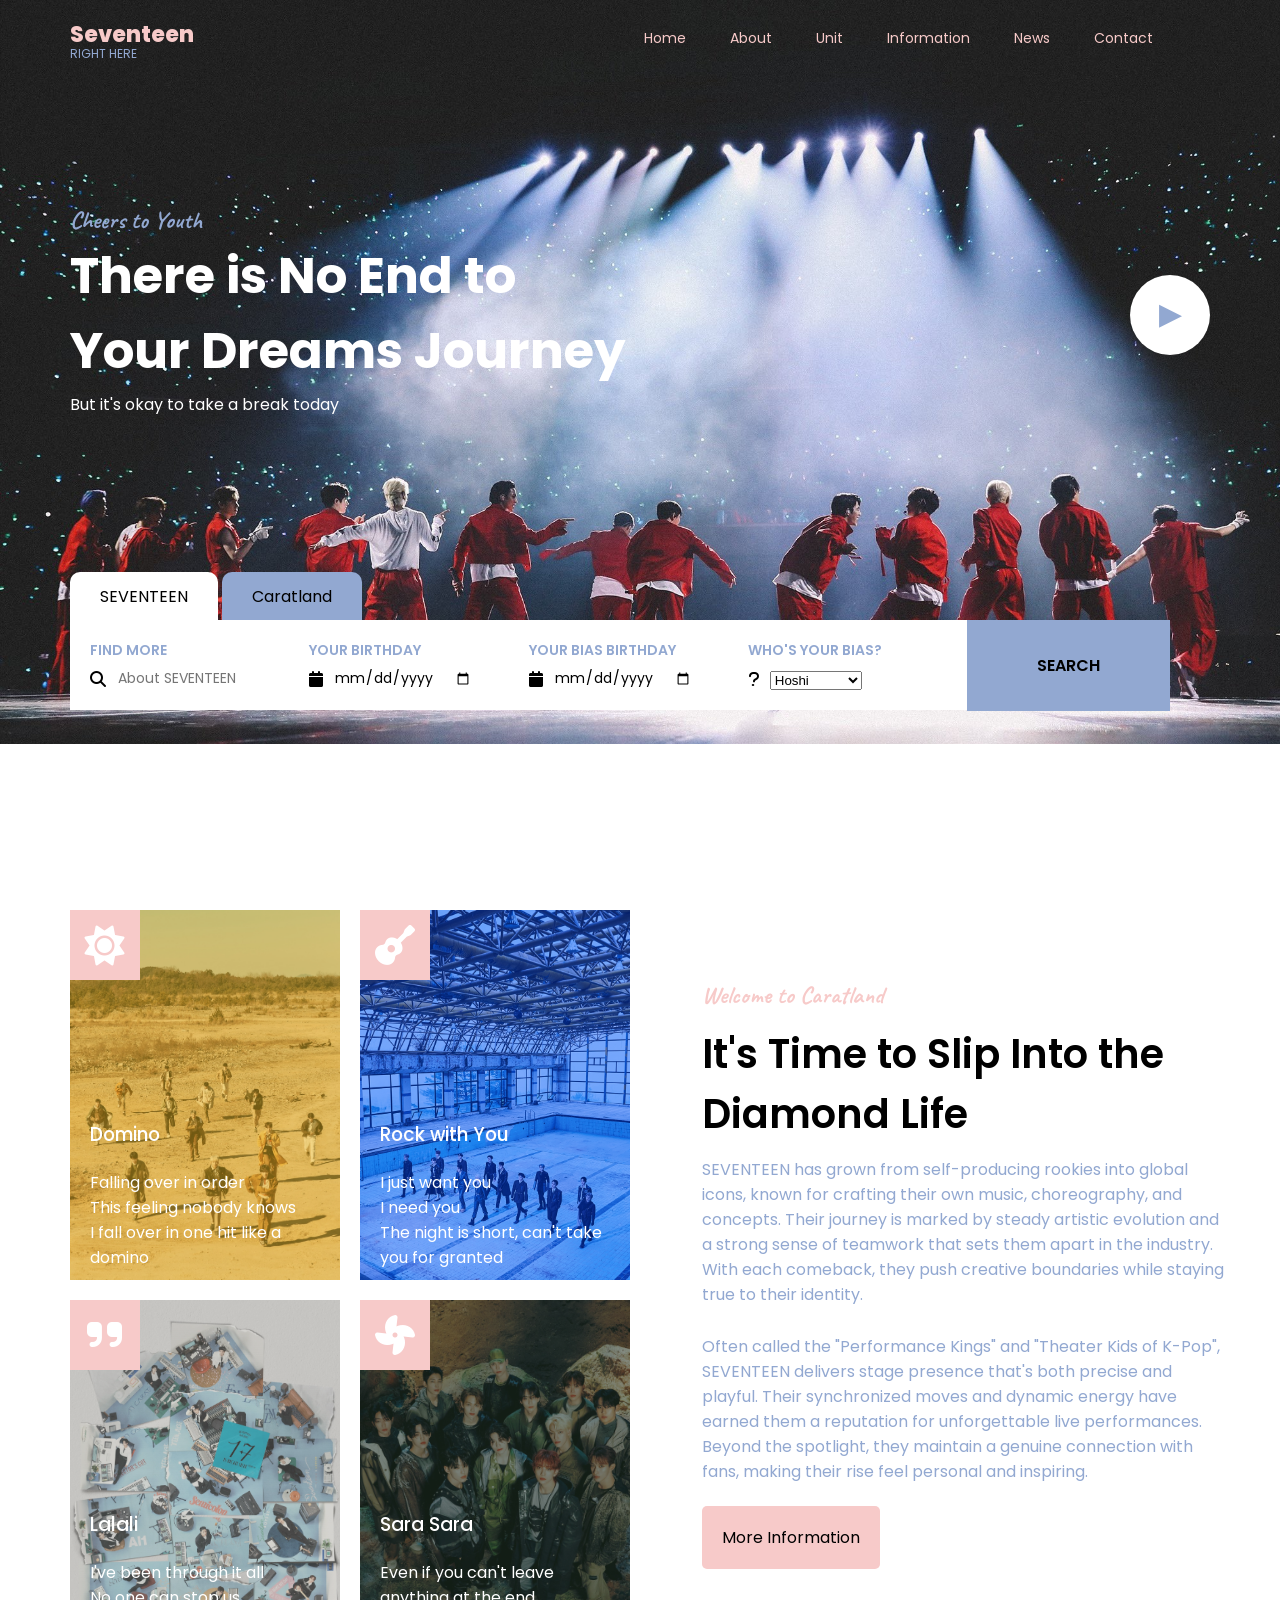
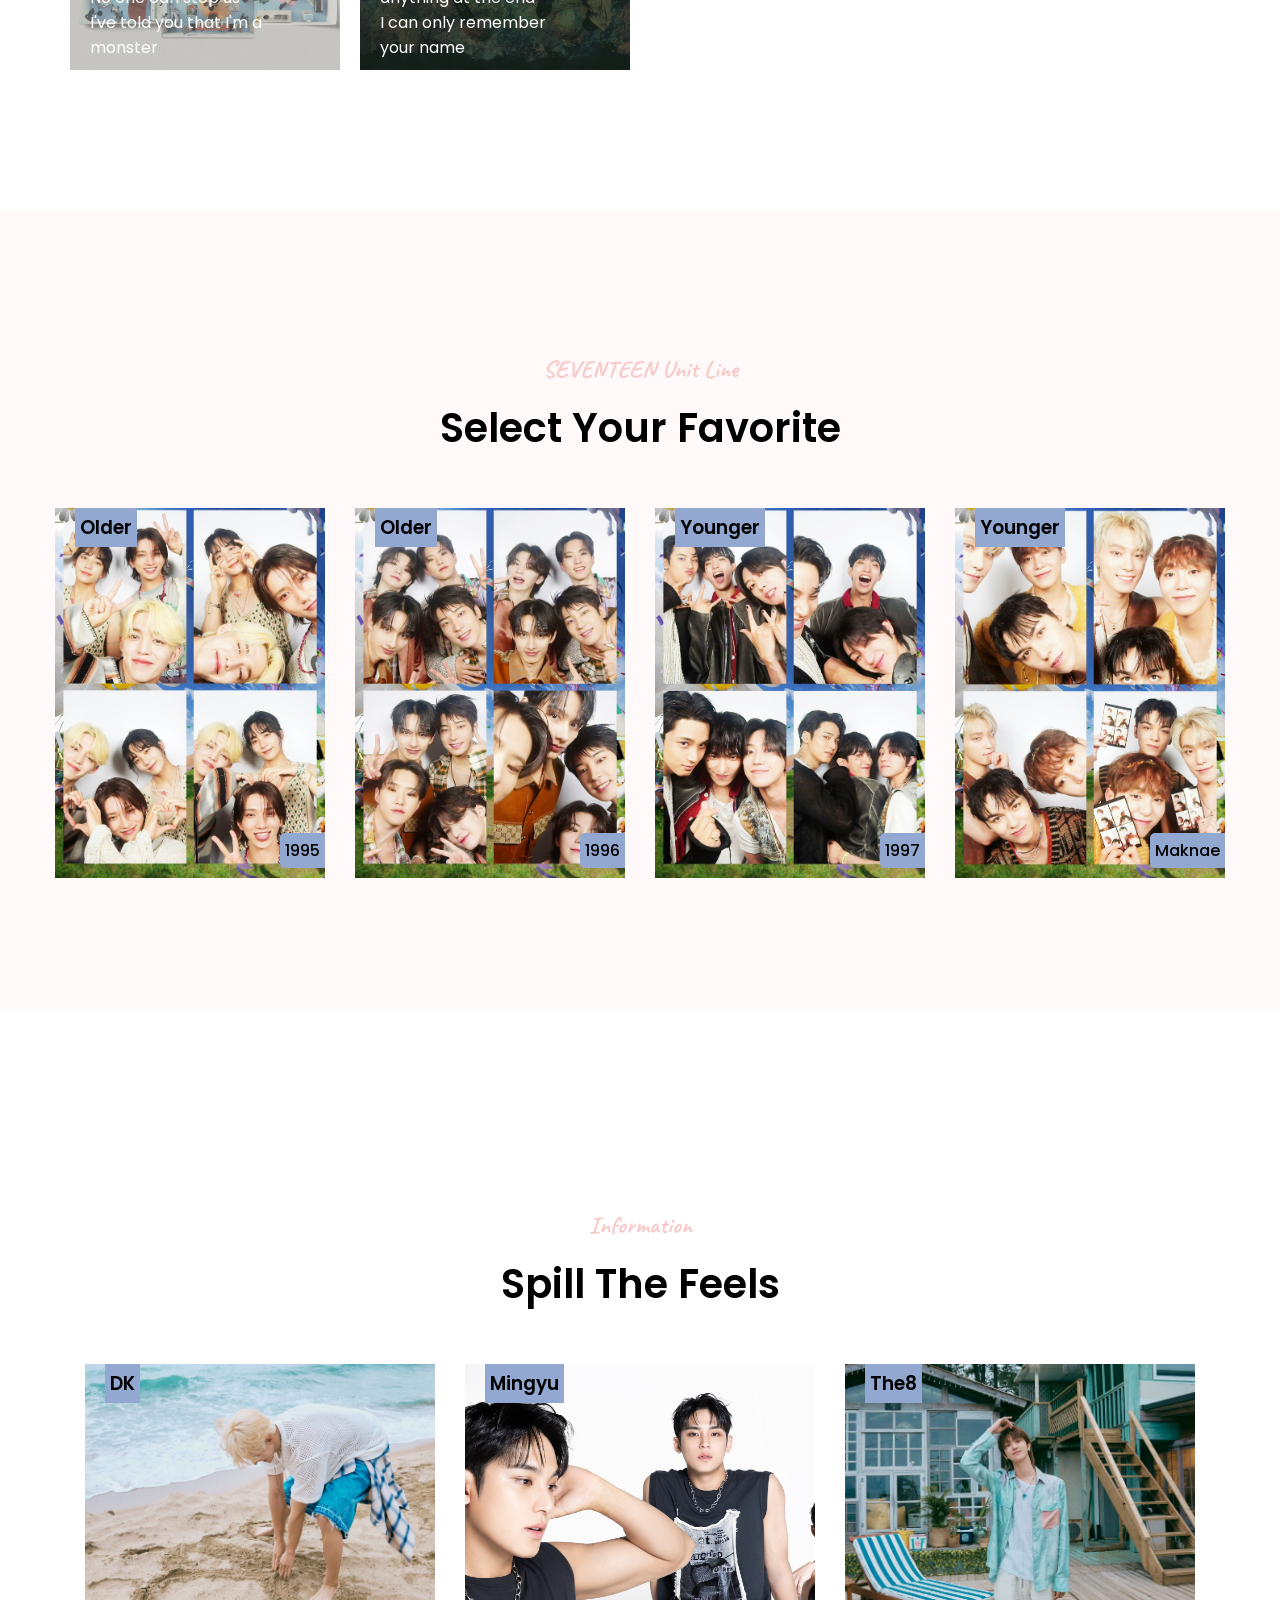
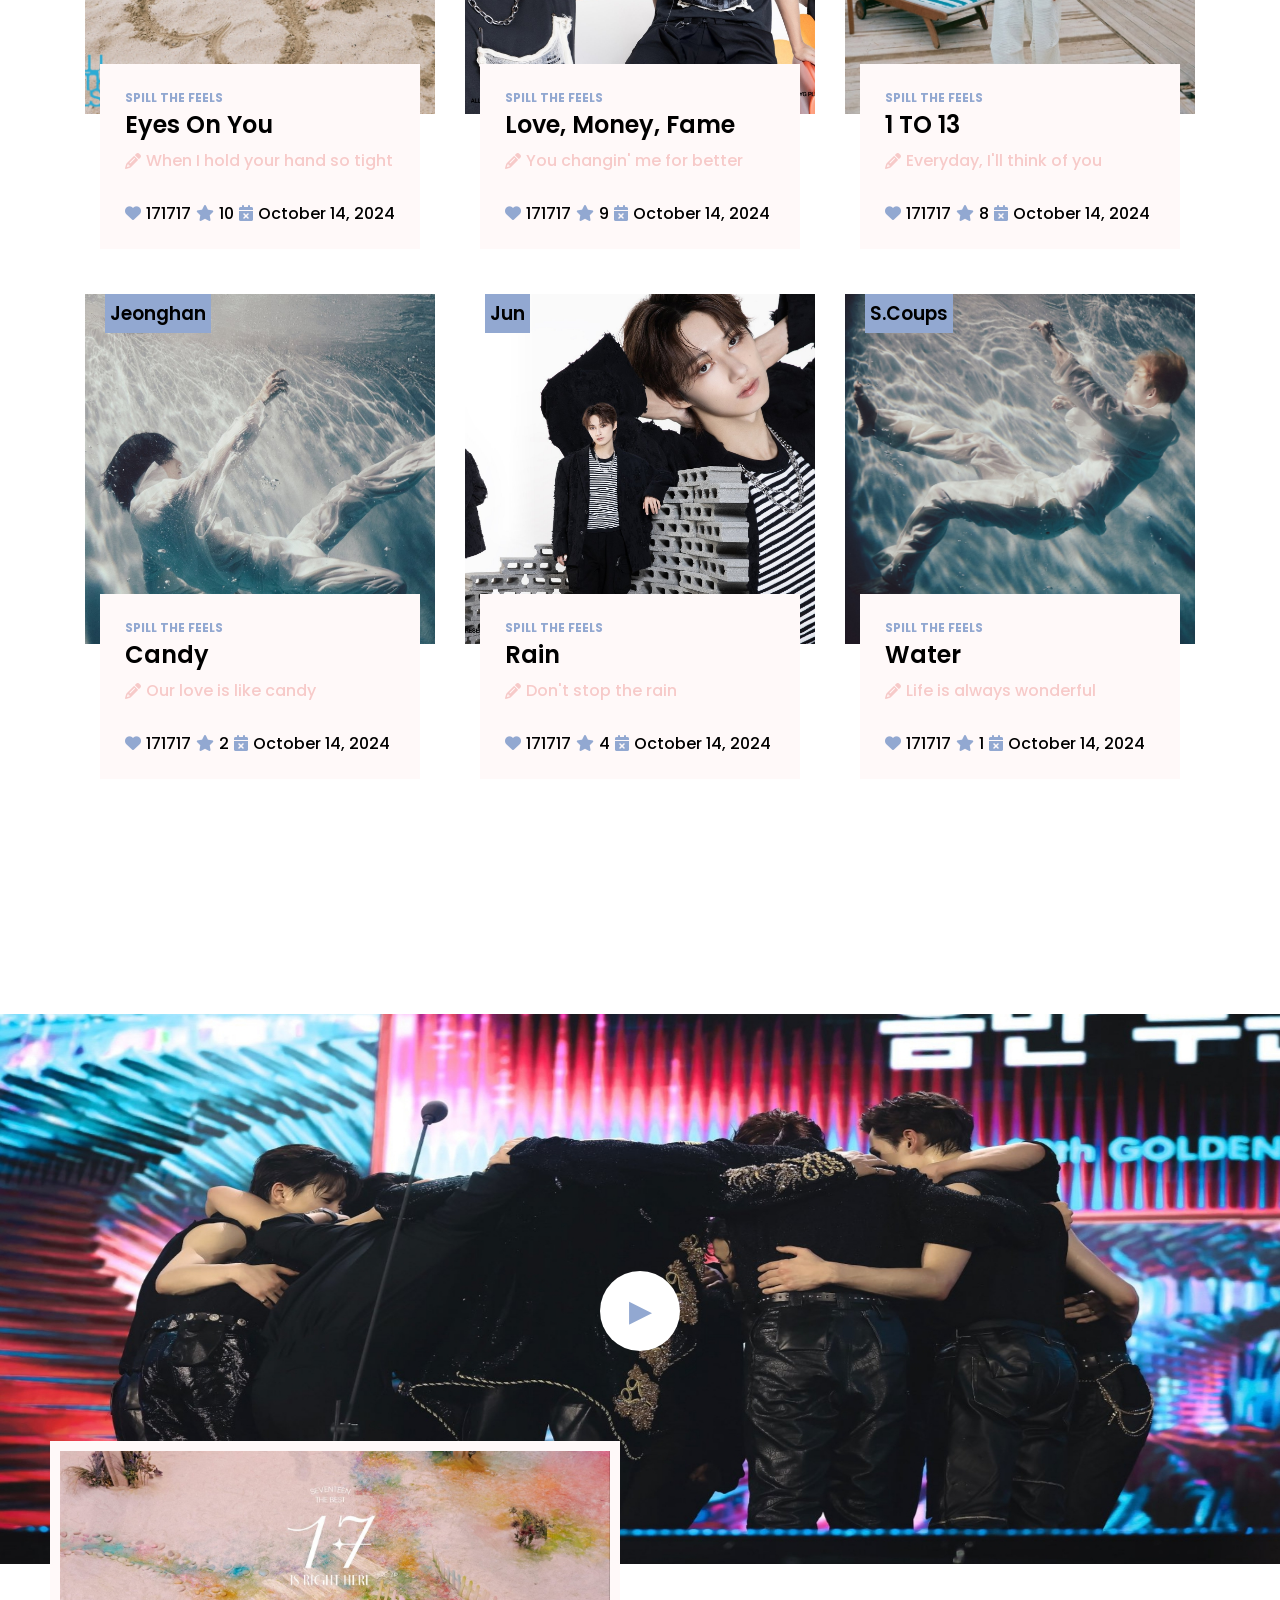
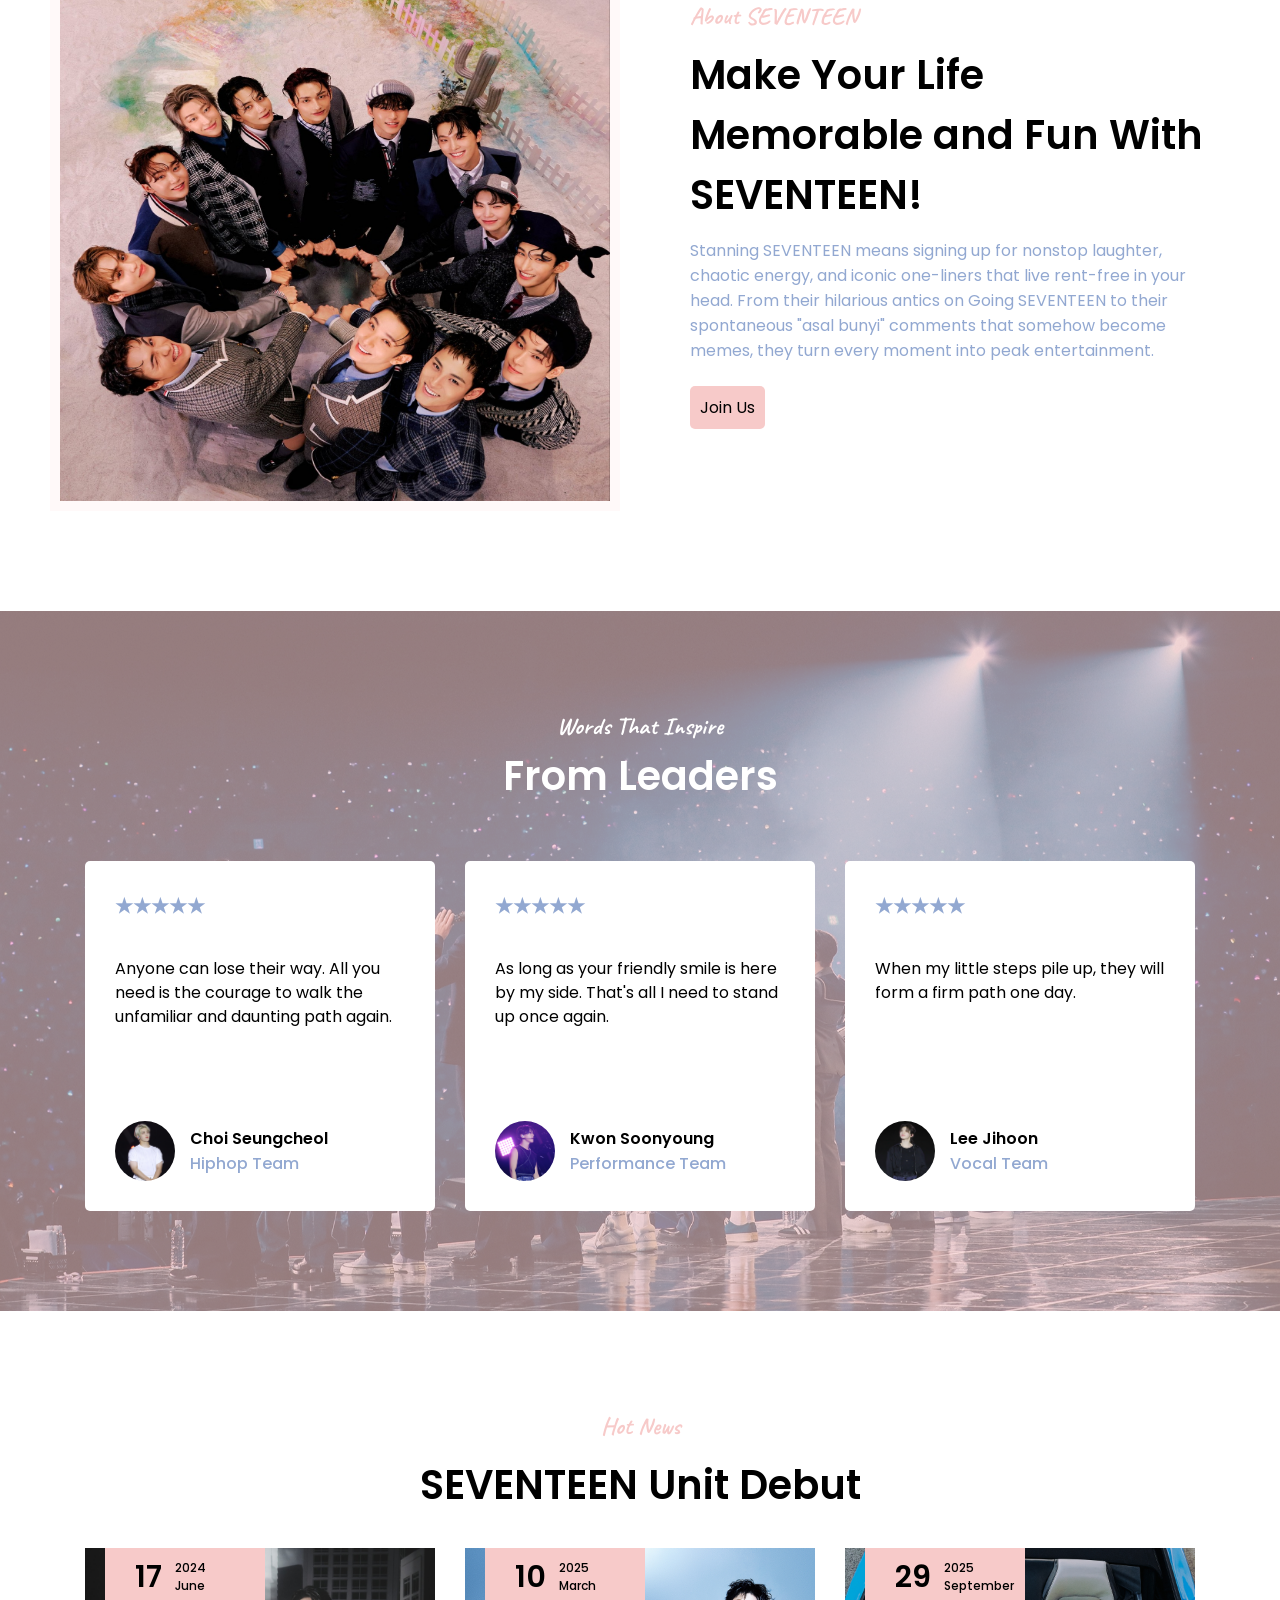
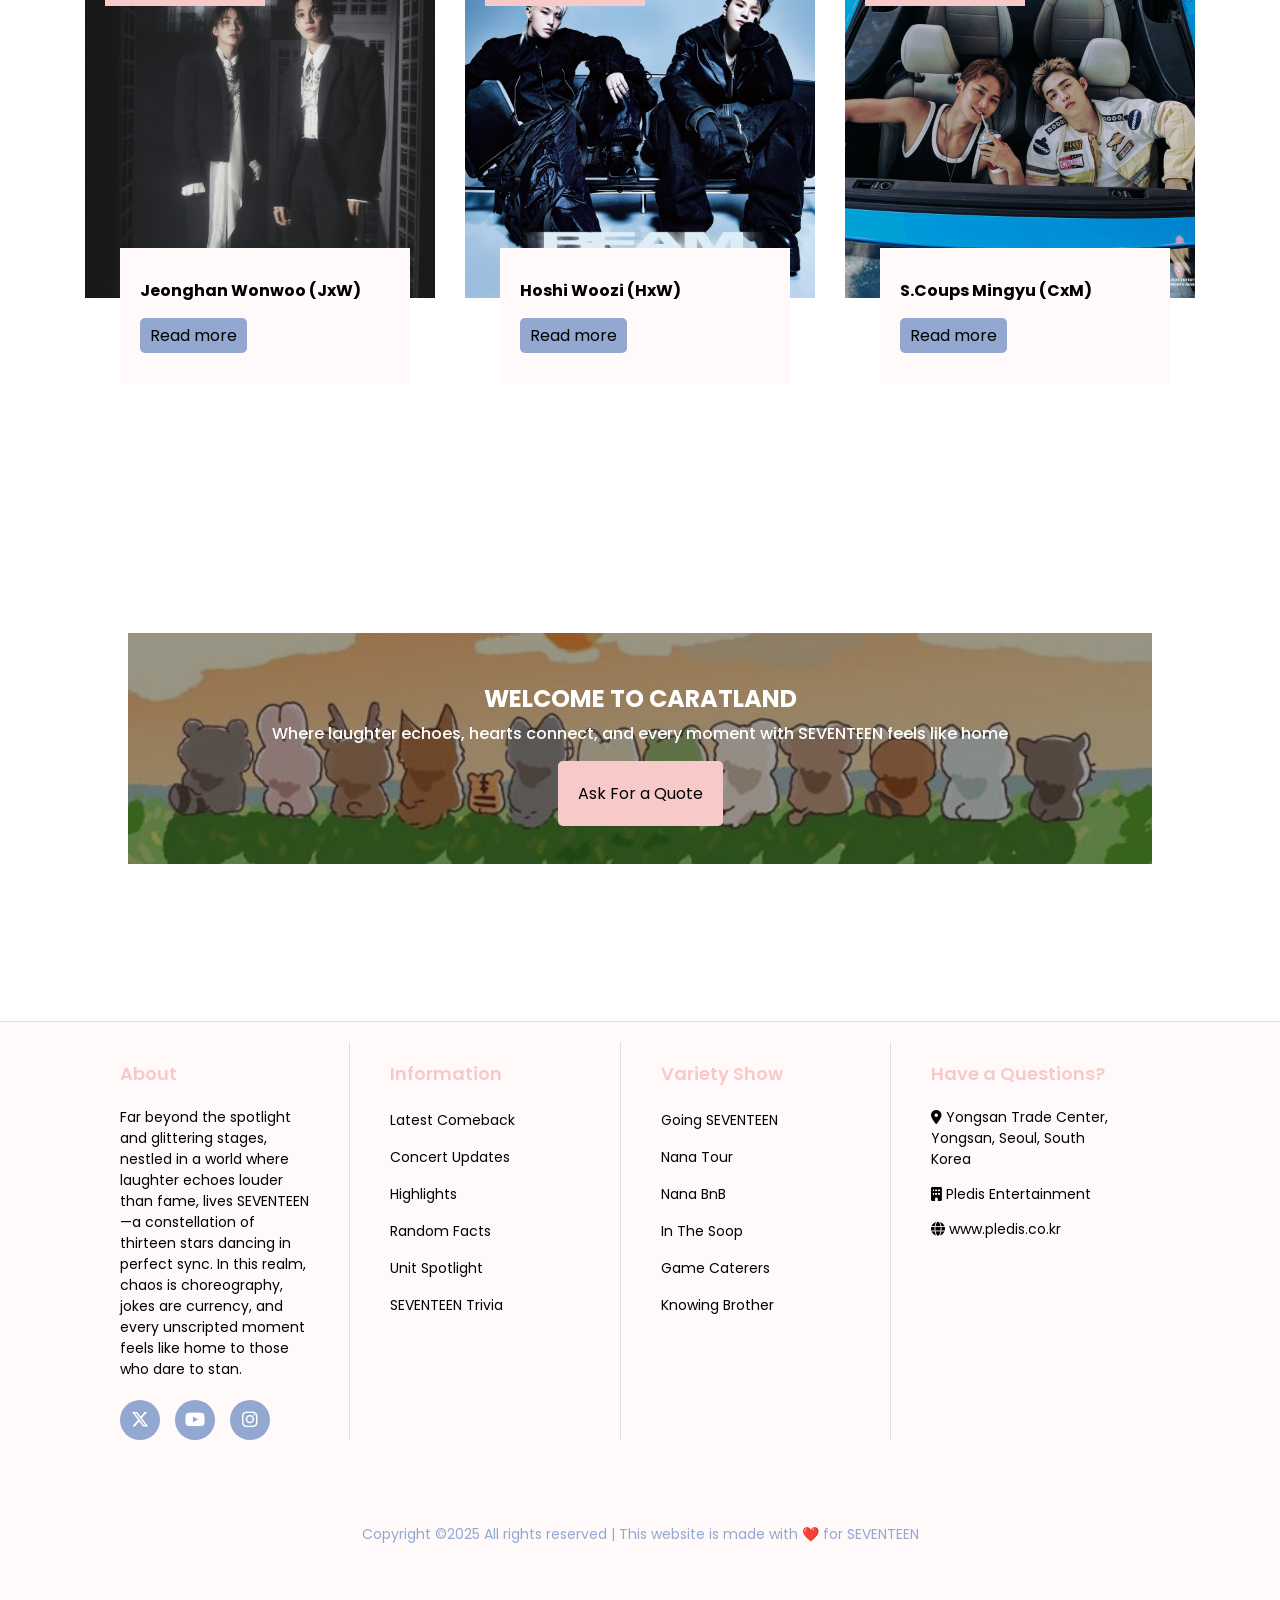
==== index.html @ ac84ab6c "change file name" ====
<!DOCTYPE html>
<html lang="en">

<head>
    <meta charset="UTF-8">
    <meta name="viewport" content="width=device-width, initial-scale=1.0">
    <title>SEVENTEEN</title>
    <link rel="stylesheet" href="https://cdnjs.cloudflare.com/ajax/libs/font-awesome/6.5.0/css/all.min.css">
    <link href="CSS/UTS.css" rel="stylesheet" type="text/css">
    <link href="images/iconsvt.ico" rel="shortcut icon">
    <link href="https://fonts.googleapis.com/css?family=Poppins:300,400,500,600,700,800,900|Caveat" rel="stylesheet">
    <!-- <script src="https://kit.fontawesome.com/83c6739b72.js" crossorigin="anonymous"></script> -->
</head>

<body>
    <div class="container">

        <div class="containersatu">
            <div class="background">
                <img src="images/bgsvt.jpg" alt="Background">
            </div> <!-- menutup div class background -->

            <header>
                <div class="logo">
                    <h2>Seventeen</h2>
                    <p>RIGHT HERE</p>
                </div> <!-- menutup div class logo -->

                <div class="menu">
                    <a href="index.html">Home</a>
                    <a href="ABOUT.html">About</a>
                    <a href="UNIT.html">Unit</a>
                    <a href="INFORMATION.html">Information</a>
                    <a href="NEWS.html">News</a>
                    <a href="CONTACT.html">Contact</a>
                </div> <!-- menutup div class menu -->
            </header>

            <div class="welcome">
                <h3>Cheers to Youth</h3>
                <h1>There is No End to <br>Your Dreams Journey</h1>
                <h4>But it's okay to take a break today</h4>
            </div> <!-- menutup div class welcome -->

            <div class="icon">
                <a href="https://youtu.be/gRnuFC4Ualw?si=2eNxMkEHz7NX0hdi" target="_blank" class="icon">▶</a>
            </div> <!-- menutup div class icon -->

            <div style="clear: both;"></div>

            <div class="sebuahkotak">
                <div class="menupilihan">
                    <a href="#" class="active">SEVENTEEN</a>
                    <a href="WebsiteUTS_active.html">Caratland</a>
                </div> <!-- menutup div class menu -->

                <div class="menukotak">
                    <div class="kotak">
                        <label for="destination">FIND MORE</label>
                        <div class="input">
                            <i class="fa-solid fa-magnifying-glass" style="color: black;"></i>
                            <input type="text" id="wtks" placeholder="About SEVENTEEN">
                        </div> <!-- menutup div class input -->
                    </div> <!-- menutup div class kotak -->

                    <div class="kotak">
                        <label for="yourbday">YOUR BIRTHDAY</label>
                        <div class="input">
                            <i class="fa-solid fa-calendar" style="color: black;"></i>
                            <input type="date" id="yourbday">
                        </div> <!-- menutup div class input -->
                    </div> <!-- menutup div class kotak -->

                    <div class="kotak">
                        <label for="biasbday">YOUR BIAS BIRTHDAY</label>
                        <div class="input">
                            <i class="fa-solid fa-calendar" style="color: black;"></i>
                            <input type="date" id="biasbday">
                        </div> <!-- menutup div class input -->
                    </div> <!-- menutup div class kotak -->

                    <div class="kotak">
                        <label for="yourbias">WHO'S YOUR BIAS?</label>
                        <div class="input">
                            <i class="fa-solid fa-question" style="color: black;"></i>
                            <select name="BIAS">
                                <option value="csc">S.Coups</option>
                                <option value="yjh">Jeonghan</option>
                                <option value="hjs">Joshua</option>
                                <option value="wjh">Jun</option>
                                <option value="ksy" selected>Hoshi</option>
                                <option value="jww">Wonwoo</option>
                                <option value="ljh">Woozi</option>
                                <option value="xmh">The8</option>
                                <option value="kmg">Mingyu</option>
                                <option value="lsm">DK</option>
                                <option value="bsk">Seungkwan</option>
                                <option value="chs">Vernon</option>
                                <option value="lc">Dino</option>
                            </select>
                        </div> <!-- menutup div class input -->
                    </div> <!-- menutup div class kotak -->

                    <div class="kotaksearch">
                        <a href="#">SEARCH</a>
                    </div> <!-- menutup div class kotaksearch -->
                </div> <!-- menutup div class menukotak -->
            </div> <!-- menutup div class sebuahkotak -->
        </div> <!-- menutup div class container 1 -->

        <div style="clear: both;"></div>

        <div class="containerdua">
            <div class="kiridua">
                <div class="kumpulangambar">
                    <div class="gambarsatu">
                        <img src="images/facethesun.jpg" alt="Face The Sun">
                        <div class="icon">
                            <i class="fa-solid fa-sun" style="color: white;"></i>
                        </div> <!-- menutup div class icon -->

                        <div class="text">
                            <h3>Domino</h3>
                            <h4>Falling over in order<br>This feeling nobody knows<br>I fall over in one hit like a
                                domino</h4>
                        </div> <!-- menutup div class text -->
                    </div> <!-- menutup div class gambar1 -->

                    <div class="gambardua">
                        <img src="images/attacca.jpg" alt="Attacca">
                        <div class="icon">
                            <i class="fa-solid fa-guitar" style="color: white;"></i>
                        </div> <!-- menutup div class icon -->

                        <div class="text">
                            <h3>Rock with You</h3>
                            <h4>I just want you<br>I need you<br>The night is short, can't take you for granted</h4>
                        </div> <!-- menutup div class text -->
                    </div> <!-- menutup div class gambar2 -->

                    <div class="gambartiga">
                        <img src="images/17isrighthere.jpg" alt="17 Is Right Here">

                        <div class="icon">
                            <i class="fa-solid fa-quote-right" style="color: white;"></i>
                        </div> <!-- menutup div class icon -->

                        <div class="text">
                            <h3>Lalali</h3>
                            <h4>I've been through it all<br>No one can stop us<br>I've told you that I'm a monster</h4>
                        </div> <!-- menutup div class text -->
                    </div> <!-- menutup div class gambar3 -->

                    <div class="gambarempat">
                        <img src="images/alwaysyours.jpg" alt="Always Yours">

                        <div class="icon">
                            <i class="fa-solid fa-fan" style="color: white;"></i>
                        </div> <!-- menutup div class icon -->

                        <div class="text">
                            <h3>Sara Sara</h3>
                            <h4>Even if you can't leave<br>anything at the end<br>I can only remember<br>your name</h4>
                        </div> <!-- menutup div class text -->
                    </div> <!-- menutup div class gambar4 -->
                </div> <!-- menutup div class kumpulangambar -->
            </div> <!-- menutup div class kiri2 -->

            <div class="kanandua">
                <div class="kumpulantext">
                    <h3>Welcome to Caratland</h3>
                    <h2>It's Time to Slip Into the Diamond Life</h2>
                    <h4>SEVENTEEN has grown from self-producing rookies into global icons, known for crafting their own
                        music, choreography, and concepts. Their journey is marked by steady artistic evolution and a
                        strong sense of teamwork that sets them apart in the industry. With each comeback, they push
                        creative boundaries while staying true to their identity.</h4>
                    <br>
                    <h4>Often called the "Performance Kings" and "Theater Kids of K-Pop", SEVENTEEN delivers stage
                        presence that's both precise and playful. Their synchronized moves and dynamic energy have
                        earned them a reputation for unforgettable live performances. Beyond the spotlight, they
                        maintain a genuine connection with fans, making their rise feel personal and inspiring.</h4>

                    <div class="menudua">
                        <a href="#">More Information</a>
                    </div> <!-- menutup div class menu2 -->
                </div> <!-- menutup div class kumpulantext -->
            </div> <!-- menutup div class kanan2 -->
        </div> <!-- menutup div class container2 -->

        <div style="clear: both;"></div>

        <div class="containertiga">
            <div class="titletiga">
                <h3>SEVENTEEN Unit Line</h3>
                <h2>Select Your Favorite</h2>
            </div> <!-- menutup div class title3 -->

            <div class="sebuahkotaktiga">
                <div class="kotaktiga">
                    <img src="images/95.jpg" alt="95L">
                    <h3>Older</h3>
                    <h4>1995</h4>
                </div> <!-- menutup div class kotak3 -->

                <div class="kotaktiga">
                    <img src="images/96.jpg" alt="96L">
                    <h3>Older</h3>
                    <h4>1996</h4>
                </div> <!-- menutup div class kotak3 -->

                <div class="kotaktiga">
                    <img src="images/97.jpg" alt="97L">
                    <h3>Younger</h3>
                    <h4>1997</h4>
                </div> <!-- menutup div class kotak3 -->

                <div class="kotaktiga">
                    <img src="images/maknae.jpg" alt="MaknaeLine">
                    <h3>Younger</h3>
                    <h4>Maknae</h4>
                </div> <!-- menutup div class kotakk3 -->
            </div> <!-- menutup div class sebuahkotak3 -->
        </div> <!-- menutup div class container3 -->

        <div style="clear: both;"></div>

        <div class="containerempat">
            <div class="titleempat">
                <h3>Information</h3>
                <h2>Spill The Feels</h2>
            </div> <!-- menutup div class title4 -->

            <div class="sebuahkotakempat">

                <!-- KOTAK PERTAMA -->
                <div class="kotakempat">
                    <div class="atas">
                        <img src="images/dk_stf.jpg" alt="DokyeomSTF">
                        <h3>DK</h3>
                    </div> <!-- menutup div class atas -->

                    <div class="bawah">
                        <h3>SPILL THE FEELS</h3>
                        <h2>Eyes On You</h2>

                        <div class="sejajarsatu">
                            <i class="fa-solid fa-pencil"></i>
                            <h4>When I hold your hand so tight</h4>
                        </div> <!-- menutup div class sejajar 1-->

                        <div class="sejajardua">
                            <i class="fa-solid fa-heart"></i>
                            <h4>171717</h4>
                            <i class="fa-solid fa-star"></i>
                            <h4>10</h4>
                            <i class="fa-solid fa-calendar-xmark"></i>
                            <h4>October 14, 2024</h4>
                        </div> <!-- menutup div class sejajar2 -->
                    </div> <!-- menutup div class bawah -->
                </div> <!-- menutup div class kotak4 -->

                <!-- KOTAK KEDUA -->
                <div class="kotakempat">
                    <div class="atas">
                        <img src="images/mg_stf.jpg" alt="MingyuSTF">
                        <h3>Mingyu</h3>
                    </div> <!-- menutup div class atas -->

                    <div class="bawah">
                        <h3>SPILL THE FEELS</h3>
                        <h2>Love, Money, Fame</h2>

                        <div class="sejajarsatu">
                            <i class="fa-solid fa-pencil"></i>
                            <h4>You changin' me for better</h4>
                        </div> <!-- menutup div class sejajar 1-->

                        <div class="sejajardua">
                            <i class="fa-solid fa-heart"></i>
                            <h4>171717</h4>
                            <i class="fa-solid fa-star"></i>
                            <h4>9</h4>
                            <i class="fa-solid fa-calendar-xmark"></i>
                            <h4>October 14, 2024</h4>
                        </div> <!-- menutup div class sejajar2 -->
                    </div> <!-- menutup div class bawah -->
                </div> <!-- menutup div class kotak4 -->

                <!-- KOTAK KETIGA -->
                <div class="kotakempat">
                    <div class="atas">
                        <img src="images/mh_stf.jpg" alt="The8STF">
                        <h3>The8</h3>
                    </div> <!-- menutup div class atas -->

                    <div class="bawah">
                        <h3>SPILL THE FEELS</h3>
                        <h2>1 TO 13</h2>

                        <div class="sejajarsatu">
                            <i class="fa-solid fa-pencil"></i>
                            <h4>Everyday, I'll think of you</h4>
                        </div> <!-- menutup div class sejajar 1-->

                        <div class="sejajardua">
                            <i class="fa-solid fa-heart"></i>
                            <h4>171717</h4>
                            <i class="fa-solid fa-star"></i>
                            <h4>8</h4>
                            <i class="fa-solid fa-calendar-xmark"></i>
                            <h4>October 14, 2024</h4>
                        </div> <!-- menutup div class sejajar2 -->
                    </div> <!-- menutup div class bawah -->
                </div> <!-- menutup div class kotak4 -->

                <!-- KOTAK KEEMPAT -->
                <div class="kotakempat">
                    <div class="atas">
                        <img src="images/jh_stf.jpg" alt="JeonghanSTF">
                        <h3>Jeonghan</h3>
                    </div> <!-- menutup div class atas -->

                    <div class="bawah">
                        <h3>SPILL THE FEELS</h3>
                        <h2>Candy</h2>

                        <div class="sejajarsatu">
                            <i class="fa-solid fa-pencil"></i>
                            <h4>Our love is like candy</h4>
                        </div> <!-- menutup div class sejajar 1-->

                        <div class="sejajardua">
                            <i class="fa-solid fa-heart"></i>
                            <h4>171717</h4>
                            <i class="fa-solid fa-star"></i>
                            <h4>2</h4>
                            <i class="fa-solid fa-calendar-xmark"></i>
                            <h4>October 14, 2024</h4>
                        </div> <!-- menutup div class sejajar2 -->
                    </div> <!-- menutup div class bawah -->
                </div> <!-- menutup div class kotak4 -->

                <!-- KOTAK KELIMA -->
                <div class="kotakempat">
                    <div class="atas">
                        <img src="images/jun_stf.jpg" alt="JunSTF">
                        <h3>Jun</h3>
                    </div> <!-- menutup div class atas -->

                    <div class="bawah">
                        <h3>SPILL THE FEELS</h3>
                        <h2>Rain</h2>

                        <div class="sejajarsatu">
                            <i class="fa-solid fa-pencil"></i>
                            <h4>Don't stop the rain</h4>
                        </div> <!-- menutup div class sejajar 1-->

                        <div class="sejajardua">
                            <i class="fa-solid fa-heart"></i>
                            <h4>171717</h4>
                            <i class="fa-solid fa-star"></i>
                            <h4>4</h4>
                            <i class="fa-solid fa-calendar-xmark"></i>
                            <h4>October 14, 2024</h4>
                        </div> <!-- menutup div class sejajar2 -->
                    </div> <!-- menutup div class bawah -->
                </div> <!-- menutup div class kotak4 -->

                <!-- KOTAK KEENAM -->
                <div class="kotakempat">
                    <div class="atas">
                        <img src="images/sc_stf.jpg" alt="S.CoupsSTF">
                        <h3>S.Coups</h3>
                    </div> <!-- menutup div class atas -->

                    <div class="bawah">
                        <h3>SPILL THE FEELS</h3>
                        <h2>Water</h2>

                        <div class="sejajarsatu">
                            <i class="fa-solid fa-pencil"></i>
                            <h4>Life is always wonderful</h4>
                        </div> <!-- menutup div class sejajar 1-->

                        <div class="sejajardua">
                            <i class="fa-solid fa-heart"></i>
                            <h4>171717</h4>
                            <i class="fa-solid fa-star"></i>
                            <h4>1</h4>
                            <i class="fa-solid fa-calendar-xmark"></i>
                            <h4>October 14, 2024</h4>
                        </div> <!-- menutup div class sejajar2 -->
                    </div> <!-- menutup div class bawah -->
                </div> <!-- menutup div class kotak4 -->

            </div> <!-- menutup div class sebuahkotak4 -->
        </div> <!-- menutup div class container4 -->

        <div style="clear: both;"></div>

        <div class="containerlima">
            <div class="backgroundlima">
                <img src="images/grouphug.jpg" alt="Group Hug SEVENTEEN">
                <div class="iconlima">
                    <a href="https://youtu.be/-GQg25oP0S4?si=JyQvl9Dj5KgQ61vO" target="_blank" class="iconlima">▶</a>
                </div> <!-- menutup div class icon5 -->
            </div> <!-- menutup div class background5 -->

            <div class="kirilima">
                <img src="images/svt.jpg" alt="1713">
            </div> <!-- menutup div class kiri5 -->

            <div class="kananlima">
                <h3>About SEVENTEEN</h3>
                <h2>Make Your Life Memorable and Fun With SEVENTEEN!</h2>
                <h4>Stanning SEVENTEEN means signing up for nonstop laughter, chaotic energy, and iconic one-liners that
                    live rent-free in your head. From their hilarious antics on Going SEVENTEEN to their spontaneous
                    "asal bunyi" comments that somehow become memes, they turn every moment into peak entertainment.
                </h4>

                <div class="menulima">
                    <a href="#">Join Us</a>
                </div> <!-- menutup div class menu5 -->
            </div> <!-- menutup div class kanan5 -->
        </div> <!-- menutup div class container5 -->

        <div style="clear: both;"></div>

        <div class="containerenam">
            <div class="backgroundenam">
                <img src="images/svt17.jpg" alt="SVT17">
            </div> <!-- menutup div class background6 -->

            <div class="titleenam">
                <h3>Words That Inspire</h3>
                <h2>From Leaders</h2>
            </div> <!-- menutup div class title6 -->

            <div class="sebuahkotakenam">

                <!-- KOTAK PERTAMA -->
                <div class="kotakenam">
                    <h4>★★★★★</h4>
                    <p>Anyone can lose their way. All you need is the courage to walk the unfamiliar and daunting path
                        again.</p>
                    <div class="gambarenam">
                        <img src="images/choiseungcheol.jpg" alt="ChoiSeungcheol">
                        <div class="leaders">
                            <h3>Choi Seungcheol</h3>
                            <h4>Hiphop Team</h4>
                        </div> <!-- menutup div class leaders -->
                    </div> <!-- menutup div class gambar6 -->
                </div> <!-- menutup div class kotak6 -->

                <!-- KOTAK KEDUA -->
                <div class="kotakenam">
                    <h4>★★★★★</h4>
                    <p>As long as your friendly smile is here by my side. That's all I need to stand up once again.</p>
                    <div class="gambarenam">
                        <img src="images/kwonsoonyoung.jpg" alt="KwonSoonyoung">
                        <div class="leaders">
                            <h3>Kwon Soonyoung</h3>
                            <h4>Performance Team</h4>
                        </div> <!-- menutup div class leaders -->
                    </div> <!-- menutup div class gambar6 -->
                </div> <!-- menutup div class kotak6 -->

                <!-- KOTAK KETIGA -->
                <div class="kotakenam">
                    <h4>★★★★★</h4>
                    <p>When my little steps pile up, they will form a firm path one day.</p>
                    <div class="gambarenam">
                        <img src="images/leejihoon.jpg" alt="LeeJihoon">
                        <div class="leaders">
                            <h3>Lee Jihoon</h3>
                            <h4>Vocal Team</h4>
                        </div> <!-- menutup div class leaders -->
                    </div> <!-- menutup div class gambar6 -->
                </div> <!-- menutup div class kotak6 -->

            </div> <!-- menutup div class sebuahkotak6 -->
        </div> <!-- menutup div class container6 -->

        <div style="clear: both;"></div>

        <div class="containertujuh">
            <div class="titletujuh">
                <h3>Hot News</h3>
                <h2>SEVENTEEN Unit Debut</h2>
            </div> <!-- menutup div class title7 -->

            <div class="sebuahkotaktujuh">

                <!-- KOTAK PERTAMA -->
                <div class="kotaktujuh">
                    <div class="gambartujuh">
                        <img src="images/jxw.jpg" alt="JxW">
                        <div class="tanggal">
                            <span class="hari">17</span>
                            <span class="bulantahun">2024<br>June</span>
                            <!-- <span class="tahun">2024</span> -->
                        </div> <!-- menutup div class tanggal -->
                    </div> <!-- menutup div class gambar7 -->

                    <div class="keterangan">
                        <h4>Jeonghan Wonwoo (JxW)</h4>
                        <a href="https://youtu.be/EJF2PV3BQtQ?si=bLzrZ1G3R9Inwi3X">Read more</a>
                    </div> <!-- menutup div class keterangan -->
                </div> <!-- menutup div class kotak7 -->

                <!-- KOTAK KEDUA -->
                <div class="kotaktujuh">
                    <div class="gambartujuh">
                        <img src="images/hxw.jpg" alt="HxW">
                        <div class="tanggal">
                            <span class="hari">10</span>
                            <span class="bulantahun">2025<br>March</span>
                            <!-- <span class="tahun">2024</span> -->
                        </div> <!-- menutup div class tanggal -->
                    </div> <!-- menutup div class gambar7 -->

                    <div class="keterangan">
                        <h4>Hoshi Woozi (HxW)</h4>
                        <a href="https://youtu.be/rEBHjYQ8HoI?si=06rGn52ZYmpq0U-f">Read more</a>
                    </div> <!-- menutup div class keterangan -->
                </div> <!-- menutup div class kotak7 -->

                <!-- KOTAK KETIGA -->
                <div class="kotaktujuh">
                    <div class="gambartujuh">
                        <img src="images/cxm.jpg" alt="CxM">
                        <div class="tanggal">
                            <span class="hari">29</span>
                            <span class="bulantahun">2025<br>September</span>
                            <!-- <span class="tahun">2024</span> -->
                        </div> <!-- menutup div class tanggal -->
                    </div> <!-- menutup div class gambar7 -->

                    <div class="keterangan">
                        <h4>S.Coups Mingyu (CxM)</h4>
                        <a href="https://youtu.be/u89aNeJlyg0?si=4I277lxjZa5lTM0F">Read more</a>
                    </div> <!-- menutup div class keterangan -->
                </div> <!-- menutup div class kotak7 -->

            </div> <!-- menutup div class sebuahkotak7 -->
        </div> <!-- menutup div class container7 -->

        <div class="banner">
            <img src="images/bannersvt.jpg" alt="BANNER">
            <h2>WELCOME TO CARATLAND</h2>
            <h4>Where laughter echoes, hearts connect, and every moment with SEVENTEEN feels like home</h4>

            <div class="menubanner">
                <a href="#">Ask For a Quote</a>
            </div>
        </div> <!-- menutup div class banner -->

    </div> <!-- menutup div class container -->
</body>

<footer>
    <div class="kotakfooter">
        <h3>About</h3>
        <p>Far beyond the spotlight and glittering stages, nestled in a world where laughter echoes louder than fame,
            lives SEVENTEEN—a constellation of thirteen stars dancing in perfect sync. In this realm, chaos is
            choreography, jokes are currency, and every unscripted moment feels like home to those who dare to stan.</p>
        <div class="sosmed">
            <a href="https://x.com/pledis_17"><i class="fa-brands fa-x-twitter" style="color: white;"></i></a>
            <a href="https://youtube.com/@pledis17?si=H_pxLkNi81NrGX4W"><i class="fa-brands fa-youtube"
                    style="color: white;"></i></a>
            <a
                href="https://www.instagram.com/saythename_17?utm_source=ig_web_button_share_sheet&igsh=ZDNlZDc0MzIxNw=="><i
                    class="fa-brands fa-instagram" style="color: white;"></i></a>
        </div> <!-- menutup div class sosmed -->
    </div> <!-- menutup div class kotakfooter -->

    <div class="kotakfooter">
        <h3>Information</h3>
        <ul>
            <li><a href="#">Latest Comeback</a></li>
            <li><a href="#">Concert Updates</a></li>
            <li><a href="#">Highlights</a></li>
            <li><a href="#">Random Facts</a></li>
            <li><a href="#">Unit Spotlight</a></li>
            <li><a href="#">SEVENTEEN Trivia</a></li>
        </ul>
    </div> <!-- menutup div class kotakfooter -->

    <div class="kotakfooter">
        <h3>Variety Show</h3>
        <ul>
            <li><a href="#">Going SEVENTEEN</a></li>
            <li><a href="#">Nana Tour</a></li>
            <li><a href="#">Nana BnB</a></li>
            <li><a href="#">In The Soop</a></li>
            <li><a href="#">Game Caterers</a></li>
            <li><a href="#">Knowing Brother</a></li>
        </ul>
    </div> <!-- menutup div class kotakfooter -->

    <div class="kotakfooterlast">
        <h3>Have a Questions?</h3>
        <p><i class="fa-solid fa-location-dot" style="color: black;"></i> Yongsan Trade Center, Yongsan, Seoul, South
            Korea</p>
        <p><i class="fa-solid fa-building" style="color: black;"></i> Pledis Entertainment</p>
        <p><i class="fa-solid fa-globe" style="color: black;"></i> www.pledis.co.kr</p>
    </div> <!-- menutup div class kotakfooter -->

    <div class="footerbawah">
        <p>Copyright ©2025 All rights reserved | This website is made with ❤️ for SEVENTEEN</p>
    </div> <!-- menutup div class footerbawah -->
</footer>

</html>
---- CSS/UTS.css ----
html, body{
    margin: 0;
    padding: 0;
    font-family: 'Poppins', sans-serif;
    color: black;
}

footer, header{
    width: 100%;
    margin: 0;
    padding: 0;
    box-sizing: border-box;
}

.container{
    width: 100%;
}

/* container1 = Home */

.containersatu .background img{
    width: 100%;
    z-index: -1;
    position: absolute;
}

.containersatu header{
    display: flex;
    align-items: center;
}

.containersatu header .logo h2{
    font-family: 'Poppins', sans-serif;
    color: #F7CAC9;
    font-size: 22px;
    font-weight: 800;
}

.containersatu header .logo p{
    font-family: 'Poppins', sans-serif;
    color: #92A8D1;
    margin-top: -25px;
    font-size: 12px;
}

.containersatu header .logo h2,
.containersatu header .logo p{
    margin-left: 70px;
    cursor: pointer;
}

.containersatu .menu{
    margin-left: 450px;
}

.containersatu .menu a{
    font-family: 'Poppins', sans-serif;
    color: #F7CAC9;
    text-decoration: none;
    margin-right: 40px;
    font-size: 14px;
}

.containersatu .menu a:hover{
    color: #92A8D1;
}

.containersatu .welcome{
    float: left;
    width: 60%;
}

.containersatu .welcome h3{
    font-family: 'Caveat', sans-serif;
    color: #92A8D1;
    margin-top: 130px;
    font-size: 24px;
}

.containersatu .welcome h1{
    font-family: 'Poppins', sans-serif;
    color: white;
    font-size: 50px;
    margin-top: -20px;
}

.containersatu .welcome h4{
    font-family: 'Poppins', sans-serif;
    color: white;
    font-size: 16px;
    font-weight: 400;
    margin-top: -30px;
}

.containersatu .welcome h3,
.containersatu .welcome h1,
.containersatu .welcome h4{
    margin-left: 70px;
}

.containersatu .icon a{
    display: flex;
    align-items: center;
    justify-content: center;
    font-family: 'Poppins', sans-serif;
    cursor: pointer;
    float: right;
    margin-top: 200px;
    margin-right: 70px;
    width: 80px;
    height: 80px;
    border-radius: 50%;
    background-color: white;
    color: #92A8D1;
    font-size: 30px;
    text-decoration: none;
}

.containersatu .sebuahkotak{
    max-width: 1100px;
    margin-left: 70px;
    margin-top: 145px;
}

.menupilihan a{
    background-color: #92A8D1;
    color: black;
    text-decoration: none;
    padding: 12.5px 30px;
    border-top-left-radius: 10px;
    border-top-right-radius: 10px;
    font-family: 'Poppins', sans-serif;
    z-index: 2;
}

.menupilihan a.active{
    background-color: white;
}

.menukotak{
    display: flex;
    background-color: white;
    justify-content: space-between;
    align-items: stretch;
    padding: 20px;
    margin-top: 12px;
    height: 50px;
}

.kotak{
    display: flex;
    flex-direction: column;
    flex: 1;
    margin-right: 20px;
}

.kotak label{
    font-family: 'Poppins', sans-serif;
    color: #92A8D1;
    font-size: 14px;
    font-weight: 600;
    margin-bottom: 5px;
}

.kotak .input{
    display: flex;
    margin-top: 5px;
}

.kotak .input i{
    margin-right: 10px;
}

.kotak .input input{
    display: flex;
    width: 100%;
    border: none;
    outline: none;
    font-size: 14px;
    font-family: 'Poppins', sans-serif;
    margin-top: -4px;
}

.kotaksearch{
    margin-top: 13px;
}

.kotaksearch a{
    font-family: 'Poppins', sans-serif;
    padding: 34px 70px;
    background-color: #92A8D1;
    color: black;
    font-size: 16px;
    font-weight: 600;
    cursor: pointer;
    margin-right: -20px;
    text-decoration: none;
}

/* container1 = Home DONE */

/* container2 = About */

.containerdua{
    width: 100%;
    /* height: 1000px; */
    margin-top: 100px;
    margin-bottom: 100px;
}

.kiridua,
.kanandua{
    position: relative;
}

.kiridua .kumpulangambar{
    display: flex;
    flex-wrap: wrap;
    justify-content: flex-start;
    width: 60%;
    float: left;
    margin-top: 100px;
}

.kiridua .gambarsatu,
.kiridua .gambartiga{
    position: relative;
    width: 270px;
    height: 370px;
    color: white;
    margin-left: 70px;
    margin-bottom: 20px;
}

.kiridua .gambardua,
.kiridua .gambarempat{
    position: relative;
    width: 270px;
    height: 370px;
    color: white;
    margin-left: 20px;    
}

.kiridua .gambarsatu::after,
.kiridua .gambardua::after,
.kiridua .gambartiga::after,
.kiridua .gambarempat::after{
    content: '';
    position: absolute;
    width: 100%;
    height: 100%;
    z-index: 0;
}

.kiridua .gambarsatu::after{
    background-color: rgba(255, 183, 0, 0.4);
}

.kiridua .gambardua::after{
    background-color: rgba(0, 72, 255, 0.4);
}

.kiridua .gambartiga::after{
    background-color: rgba(148, 146, 138, 0.4);
}

.kiridua .gambarempat::after{
    background-color: rgba(47, 74, 54, 0.4);
}

.kiridua .gambarsatu img,
.kiridua .gambardua img,
.kiridua .gambartiga img,
.kiridua .gambarempat img{
    position: absolute;
    width: 100%;
    height: 100%;
    z-index: -1;
}

.kiridua .icon{
    position: absolute;
    width: 70px;
    height: 70px;
    background-color: #F7CAC9;
    display: flex;
    justify-content: center;
    align-items: center;
    font-size: 40px;
    z-index: 1;
}

.kiridua .text{
    position: absolute;
    bottom: 20px;
    left: 20px;
    right: 20px;
    z-index: 1;
}

.kiridua .text h3{
    font-weight: 500;
}

.kiridua .text h4{
    font-weight: 400;
    margin-bottom: -10px;
}

.kiridua .text h3,
.kiridua .text h4{
    font-family: 'Poppins', sans-serif;
}

.kanandua .kumpulantext{
    display: flex;
    flex-wrap: wrap;
    justify-content: flex-start;
    width: 35%;
    float: right;
    margin-top: 100px;
}

.kumpulantext h3{
    font-family: 'Caveat', sans-serif;
    color: #F7CAC9;
    margin-top: 70px;
    font-size: 24px;
}

.kumpulantext h2{
    font-family: 'Poppins', sans-serif;
    color: black;
    font-size: 40px;
    font-weight: 600;
    margin-top: -10px;
}

.kumpulantext h4{
    font-family: 'Poppins', sans-serif;
    color: #92A8D1;
    font-size: 16px;
    font-weight: 400;
    margin-top: -20px;
}

.kumpulantext h3,
.kumpulantext h2,
.kumpulantext h4,
.kumpulantext .menudua {
    position: relative;
    margin-left: -130px;
    margin-right: 50px;
    z-index: 10;
}


.kumpulantext .menudua{
    margin-top: 20px;
}

.kumpulantext .menudua a{
    font-family: 'Poppins', sans-serif;
    color: black;
    background-color: #F7CAC9;
    border-radius: 5px;
    text-decoration: none;
    padding: 20px;
}

/* container2 = About DONE */

/* container3 = Unit */

.containertiga{
    width: 100%;
    height: 800px;
    background-color: rgb(255, 249, 249);
    margin-top: 120px;
    margin-bottom: 100px;
}

.titletiga{
    text-align: center;
    padding-top: 120px;
}

.titletiga h3{
    font-family: 'Caveat', sans-serif;
    color: #F7CAC9;
    font-size: 24px;
}

.titletiga h2{
    font-family: 'Poppins', sans-serif;
    color: black;
    font-size: 40px;
    font-weight: 600;
    margin-top: -10px;
}

.sebuahkotaktiga{
    display: flex;
    justify-content: center;
    flex-wrap: wrap;
    gap: 30px;
    width: 100%;
    margin-top: 50px;
}

.sebuahkotaktiga .kotaktiga{
    position: relative;
    float: left;
    width: 270px;
    height: 370px;
    color: black;
}

.sebuahkotaktiga .kotaktiga img{
    position: absolute;
    width: 100%;
    height: 100%;
    z-index: 0;
    object-fit: cover;
}

.sebuahkotaktiga .kotaktiga h3{
    position: absolute;
    display: inline-block;
    top: 0;
    text-align: center;
    font-family: 'Poppins', sans-serif;
    background-color: #92A8D1;
    color: black;
    padding: 5px;
    font-weight: 600;
    z-index: 1;
    margin-top: 0;
    margin-left: 20px;
}

.sebuahkotaktiga .kotaktiga h3:hover{
    background-color: #F7CAC9;
    padding: 10px;
    transition: background 2s ease;
}

.sebuahkotaktiga .kotaktiga h4{
    position: absolute;
    bottom: 0;
    right: 0;
    text-align: center;
    font-family: 'Poppins', sans-serif;
    background-color: #92A8D1;
    color: black;
    font-weight: 500;
    z-index: 1;
    padding: 5px;
    border-radius: 5px 0 0 5px;
    margin: 0;
    margin-bottom: 10px;
}

.sebuahkotaktiga .kotaktiga h4:hover{
    background-color: #F7CAC9;
    border: 3px solid #e0e0e0;
    transition: background 2s ease;
}

/* container3 = Unit DONE */

/* container4 = Information */

.containerempat{
    width: 100%;
    margin-top: 100px;
    margin-bottom: 100px;
}

.titleempat{
    text-align: center;
}

.titleempat h3{
    font-family: 'Caveat', sans-serif;
    color: #F7CAC9;
    font-size: 24px;
}

.titleempat h2{
    font-family: 'Poppins', sans-serif;
    color: black;
    font-size: 40px;
    font-weight: 600;
    margin-top: -10px;
}

.sebuahkotakempat{
    display: flex;
    justify-content: center;
    flex-wrap: wrap;
    gap: 30px;
    width: 100%;
    margin-top: 50px;
}

.sebuahkotakempat .kotakempat{
    position: relative;
    width: 350px;
    height: 500px;
    color: black;
}

.kotakempat .atas img{
    position: absolute;
    width: 100%;
    height: 350px;
    z-index: 0;
    object-fit: cover;
}

.kotakempat .atas h3{
    position: absolute;
    display: inline-block;
    top: 0;
    text-align: center;
    font-family: 'Poppins', sans-serif;
    background-color: #92A8D1;
    color: black;
    padding: 5px;
    font-weight: 600;
    z-index: 1;
    margin-top: 0;
    margin-left: 20px;
}

.kotakempat .bawah{
    position: absolute;
    width: 300px;
    height: 165px;
    background-color: rgb(255, 249, 249);
    padding: 10px;
    z-index: 1;
    margin-left: 15px;
    margin-right: 10px;
    margin-top: 300px;
}

.kotakempat .bawah h3{
    font-family: 'Poppins', sans-serif;
    font-size: 12px;
    color: #92A8D1;
    margin-top: 0;
    margin-bottom: 5px;
    position: relative;
    padding-top: 15px;
}

.kotakempat .bawah h2{
    font-family: 'Poppins', sans-serif;
    font-size: 24px;
    font-weight: 600;
    color: black;
    margin-top: -5px;
}

.kotakempat .bawah h3,
.kotakempat .bawah h2,
.kotakempat .bawah .sejajarsatu,
.kotakempat .bawah .sejajardua{
    padding-left: 15px;
}

.kotakempat .bawah .sejajarsatu{
    display: flex;
    align-items: center;
    gap: 5px;
    margin-top: -35px;
}

.sejajarsatu i{
    color: #F7CAC9;
}

.sejajarsatu h4{
    font-family: 'Poppins', sans-serif;
    font-size: 16px;
    font-weight: 500;
    color: #F7CAC9;
}

.kotakempat .bawah .sejajardua{
    display: flex;
    align-items: center;
    gap: 5px;
    margin-top: -15px;
}

.sejajardua i{
    color: #92A8D1;
}

.sejajardua h4{
    font-family: 'Poppins', sans-serif;
    font-size: 16px;
    font-weight: 500;
    color: black;
}

/* container4 = Information DONE */

/* container5 = About SEVENTEEN */

.containerlima{
    width: 100%;
    margin-top: 100px;
    margin-bottom: 100px;
}

.containerlima .backgroundlima{
    margin-top: 120px;
}

.containerlima .backgroundlima img{
    width: 100%;
    height: 550px;
    z-index: -1;
}

.containerlima .backgroundlima .iconlima a{
    z-index: 2;
    display: flex;
    position: relative;
    align-items: center;
    justify-content: center;
    font-family: 'Poppins', sans-serif;
    cursor: pointer;
    margin-top: -300px;
    margin-left: 600px;
    width: 80px;
    height: 80px;
    border-radius: 50%;
    color: #92A8D1;
    background-color: white;
    font-size: 30px;
    text-decoration: none;
}

.containerlima .kirilima{
    position: relative;
    width: 550px;
    height: 650px;
    margin-left: 50px;
    margin-top: 90px;
    z-index: 2;
    border: rgb(255, 249, 249) solid 10px;
}

.containerlima .kirilima img{
    width: 100%;
    height: 100%;
    z-index: 2;
}

.containerlima .kananlima{
    display: flex;
    flex-wrap: wrap;
    justify-content: flex-start;
    width: 50%;
    float: right;
    margin-top: -500px;
}

.containerlima .kananlima h3{
    font-family: 'Caveat', sans-serif;
    color: #F7CAC9;
    margin-top: -10px;
    font-size: 24px;
}

.containerlima .kananlima h2{
    font-family: 'Poppins', sans-serif;
    color: black;
    font-size: 40px;
    font-weight: 600;
    margin-top: -10px;
}

.containerlima .kananlima h4{
    font-family: 'Poppins', sans-serif;
    color: #92A8D1;
    font-size: 16px;
    font-weight: 400;
    margin-top: -20px;
}

.containerlima .kananlima h3,
.containerlima .kananlima h2,
.containerlima .kananlima h4,
.kananlima .menulima{
    margin-left: 50px;
    margin-right: 60px;
}

.kananlima .menulima{
    margin-top: 10px;
}

.kananlima .menulima a{
    font-family: 'Poppins', sans-serif;
    color: black;
    background-color: #F7CAC9;
    border-radius: 5px;
    text-decoration: none;
    padding: 10px;
}

/* container5 = About SEVENTEEN DONE */

/* container6 = Quotes */

.containerenam{
    position: relative;
    width: 100%;
}

.containerenam .backgroundenam{
    position: relative;
    width: 100%;
    height: 700px;
}

.backgroundenam img{
    position: absolute;
    top: 0;
    left: 0;
    width: 100%;
    height: 100%;
    z-index: 0;
    object-fit: cover;
}

.backgroundenam::after{
    content: '';
    position: absolute;
    top: 0;
    left: 0;
    width: 100%;
    height: 100%;
    z-index: 1;
    background-color: rgba(247, 202, 201, 0.6);
}

.titleenam{
    position: absolute;
    width: 100%;
    text-align: center;
    top: 100px;
    z-index: 3;
}

.titleenam h3,
.titleenam h2{
    text-align: center;
    margin-top: 0;
}

.titleenam h3{
    font-family: 'Caveat', sans-serif;
    color: white;
    margin-bottom: 5px;
    font-size: 24px;
}

.titleenam h2{
    font-family: 'Poppins', sans-serif;
    color: white;
    font-size: 40px;
    font-weight: 600;
}

.sebuahkotakenam{
    position: absolute;
    width: 100%;
    top: 50%;
    display: flex;
    justify-content: center;
    z-index: 5;
    gap: 30px;
}

.sebuahkotakenam .kotakenam{
    width: 350px;
    height: 350px;
    background-color: white;
    border-radius: 5px;
    padding: 30px;
    box-sizing: border-box;
    margin-top: -100px;
    display: flex;
    flex-direction: column;
}

.kotakenam h4{
    font-family: 'Poppins', sans-serif;
    color: #92A8D1;
    padding-top: 0;
    margin-top: 0;
    margin-bottom: 20px;
    font-size: 20px;
}

.kotakenam p{
    font-family: 'Poppins', sans-serif;
    color: black;
    line-height: 1.5;
    margin-bottom: 30px;
}

.gambarenam{
    display: flex;
    align-items: center;
    gap: 15px;
    margin-top: auto;
}

.gambarenam img{
    width: 60px;
    height: 60px;
    border-radius: 50%;
}

.leaders{
    display: flex;
    flex-direction: column;
}

.leaders h3{
    font-family: 'Poppins', sans-serif;
    color: black;
    font-size: 16px;
    font-weight: 600;
    margin: 0;
}

.leaders h4{
    font-family: 'Poppins', sans-serif;
    color: #92A8D1;
    font-size: 16px;
    font-weight: 500;
    margin: 0;
}

/* container6 = Quotes DONE */

/* container7 = News */

.containertujuh{
    width: 100%;
    margin-top: 100px;
    margin-bottom: 150px;
}

.containertujuh .titletujuh{
    text-align: center;
}

.containertujuh .titletujuh h3{
    font-family: 'Caveat', sans-serif;
    color: #F7CAC9;
    font-size: 24px;
}

.containertujuh .titletujuh h2{
    font-family: 'Poppins', sans-serif;
    color: black;
    font-size: 40px;
    font-weight: 600;
    margin-top: -10px;
}

.sebuahkotaktujuh{
    display: flex;
    justify-content: center;
    flex-wrap: wrap;
    gap: 30px;
    width: 100%;
}

.kotaktujuh{
    position: relative;
    max-width: 350px;
    width: 90%;
}

.kotaktujuh .gambartujuh{
    position: relative;
}

.kotaktujuh .gambartujuh img{
    width: 100%;
    height: 350px;
    z-index: 0;
    object-fit: cover;
    display: block;
}

.gambartujuh .tanggal{
    font-family: 'Poppins', sans-serif;
    position: absolute;
    top: 0;
    left: 20px;
    width: 120px;
    background-color: #F7CAC9;
    color: black;
    padding: 8px 20px;
    display: flex;
    align-items: center;
    font-size: 12px;
    z-index: 2;
}

.gambartujuh .tanggal .hari{
    display: block;
    font-size: 30px;
    padding: 5px 10px;
    line-height: 1;
    font-weight: 600;
}

.gambartujuh .tanggal .bulantahun{
    font-size: 12px;
    font-weight: 500;
    padding: 3px;
}

.kotaktujuh .keterangan{
    position: relative;
    bottom: 0;
    left: 10%;
    background-color: rgb(255, 249, 249);
    padding: 20px;
    width: 250px;
    z-index: 3;
    margin-top: -50px;
}

.kotaktujuh .keterangan h4{
    font-family: 'Poppins', sans-serif;
    margin-bottom: 15px;
    margin-top: 0;
    color: black;
    margin-top: 10px;
}

.kotaktujuh .keterangan a{
    font-family: 'Poppins', sans-serif;
    display: inline-block;
    padding: 5px 10px;
    background-color: #92A8D1;
    color: black;
    border-radius: 5px;
    text-decoration: none;
    margin-bottom: 10px;
}

/* container7 = NEWS DONE */

/* BANNER */

.banner{
    position: relative;
    width: 100%;
    text-align: center;
    margin-bottom: 150px;
}

.banner img{
    width: 80%;
    z-index: -1;
    object-fit: cover;
    filter: brightness(60%);
    margin: 100px 0px 0px 0px;
}

.banner h2,
.banner h4,
.banner .menubanner{
    position: absolute;
    width: 100%;
    color: white;
    z-index: 1;
    font-family: 'Poppins', sans-serif;
}

.banner h2{
    font-size: 24px;
    margin-top: -190px;
}

.banner h4{
    font-size: 16px;
    margin-top: -150px;
    font-weight: 500;
}

.banner .menubanner{
    margin-top: -110px;
}

.banner .menubanner a{
    display: inline-block;
    padding: 20px;
    background-color: #F7CAC9;
    color: black;
    text-decoration: none;
    border-radius: 5px;
}

/* BANNER DONE */

/* FOOTER */

footer{
    width: 100%;
    background-color: rgb(255, 249, 249);
    padding: 0px 100px;
    display: flex;
    justify-content: space-between;
    flex-wrap: wrap;
    border-top: 1px solid #e0e0e0;
}

.kotakfooter{
    border-right: 1px solid #e0e0e0;
}

.kotakfooter,
.kotakfooterlast{
    width: 200px;
    flex: 1;
    margin: 20px;
    padding-right: 40px;
}

.kotakfooter h3,
.kotakfooterlast h3{
    font-family: 'Poppins', sans-serif;
    font-size: 18px;
    font-weight: 600;
    margin-bottom: 20px;
    color: #F7CAC9;
}

.kotakfooter p,
.kotakfooterlast p{
    font-family: 'Poppins', sans-serif;
    font-size: 14px;
    color: black;
}

.sosmed{
    display: flex;
    gap: 15px;
    margin-top: 20px;
}

.sosmed a{
    width: 40px;
    height: 40px;
    background-color: #92A8D1;
    display: flex;
    justify-content: center;
    align-items: center;
    border-radius: 50%;
    text-decoration: none;
    font-size: 18px;
}

.kotakfooter ul{
    list-style: none;
    padding: 0;
}

.kotakfooter ul li{
    margin-bottom: 12px;
}

.kotakfooter ul li a{
    font-family: 'Poppins', sans-serif;
    text-decoration: none;
    color: black;
    font-size: 14px;
}

.footerbawah{
    width: 100%;
    text-align: center;
    padding: 50px 0;
    font-family: 'Poppins', sans-serif;
    font-size: 14px;
    color: #92A8D1;
}

/* FOOTER DONE */
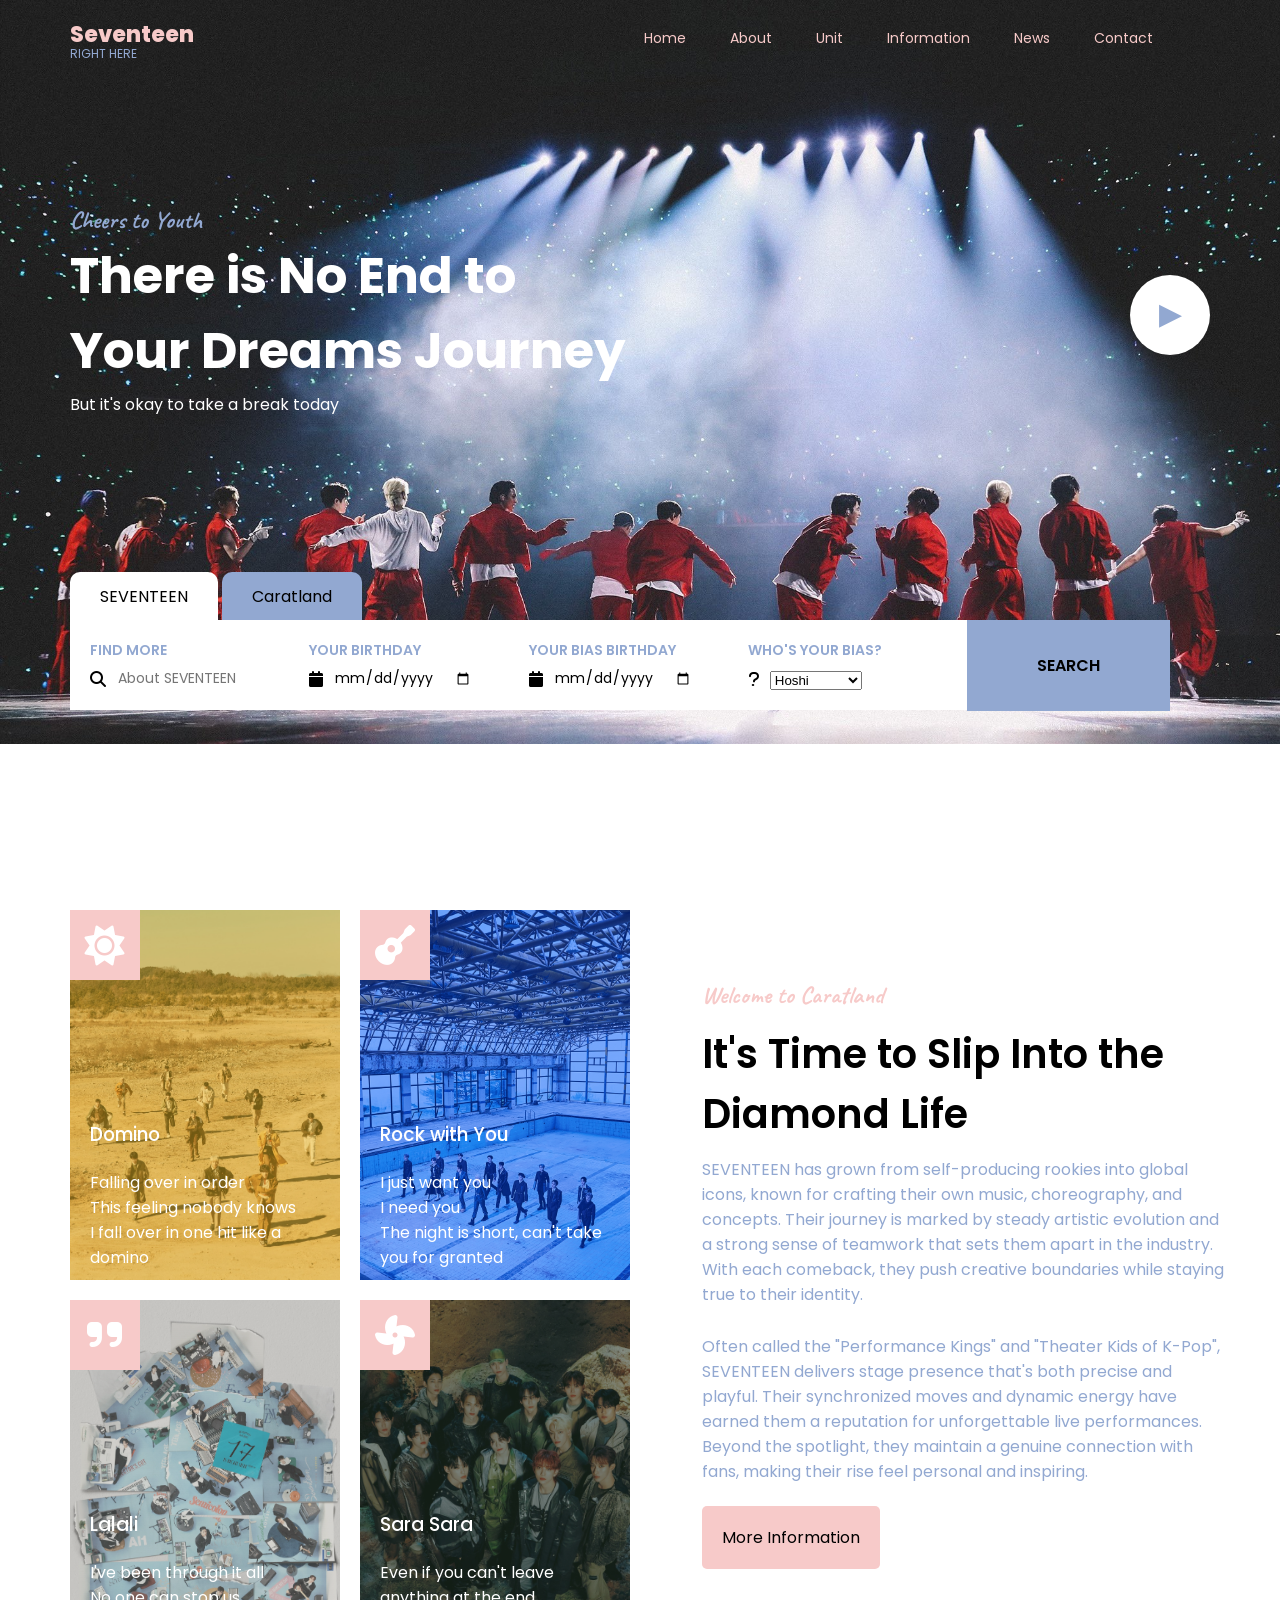
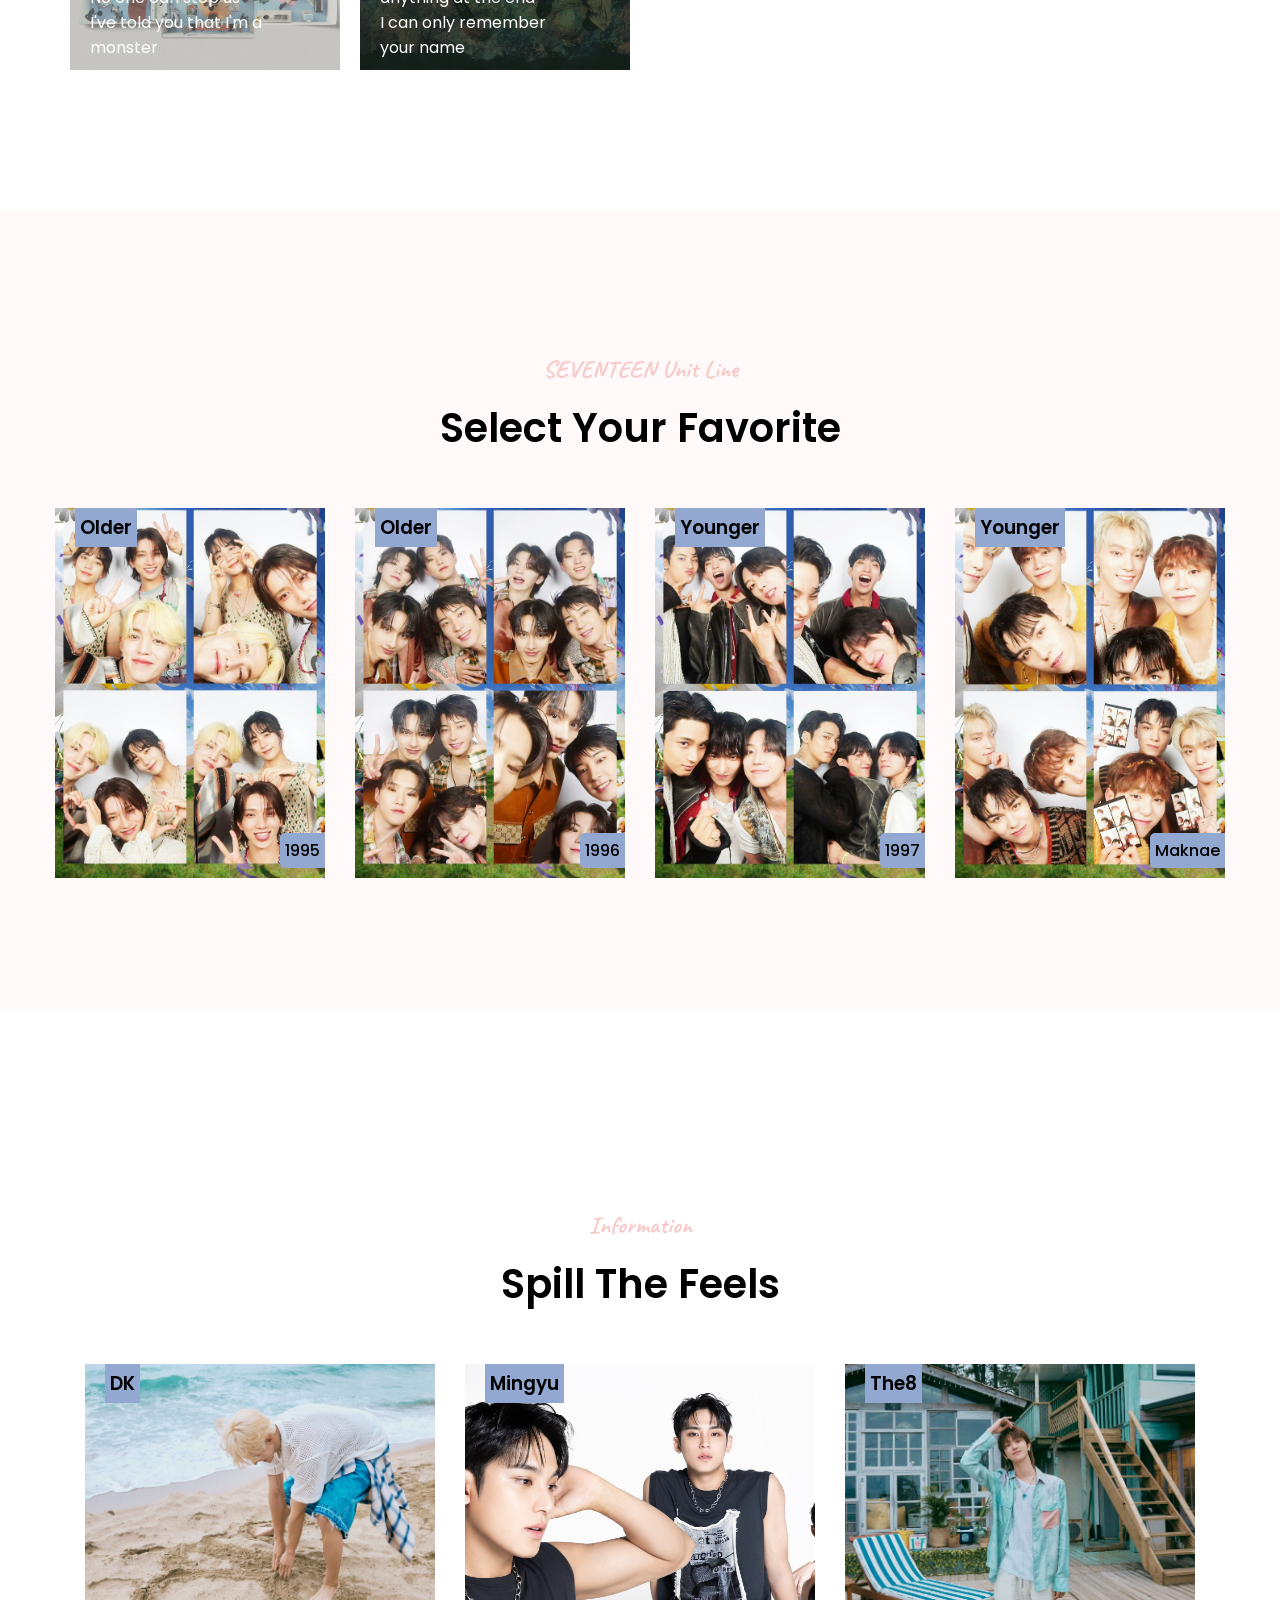
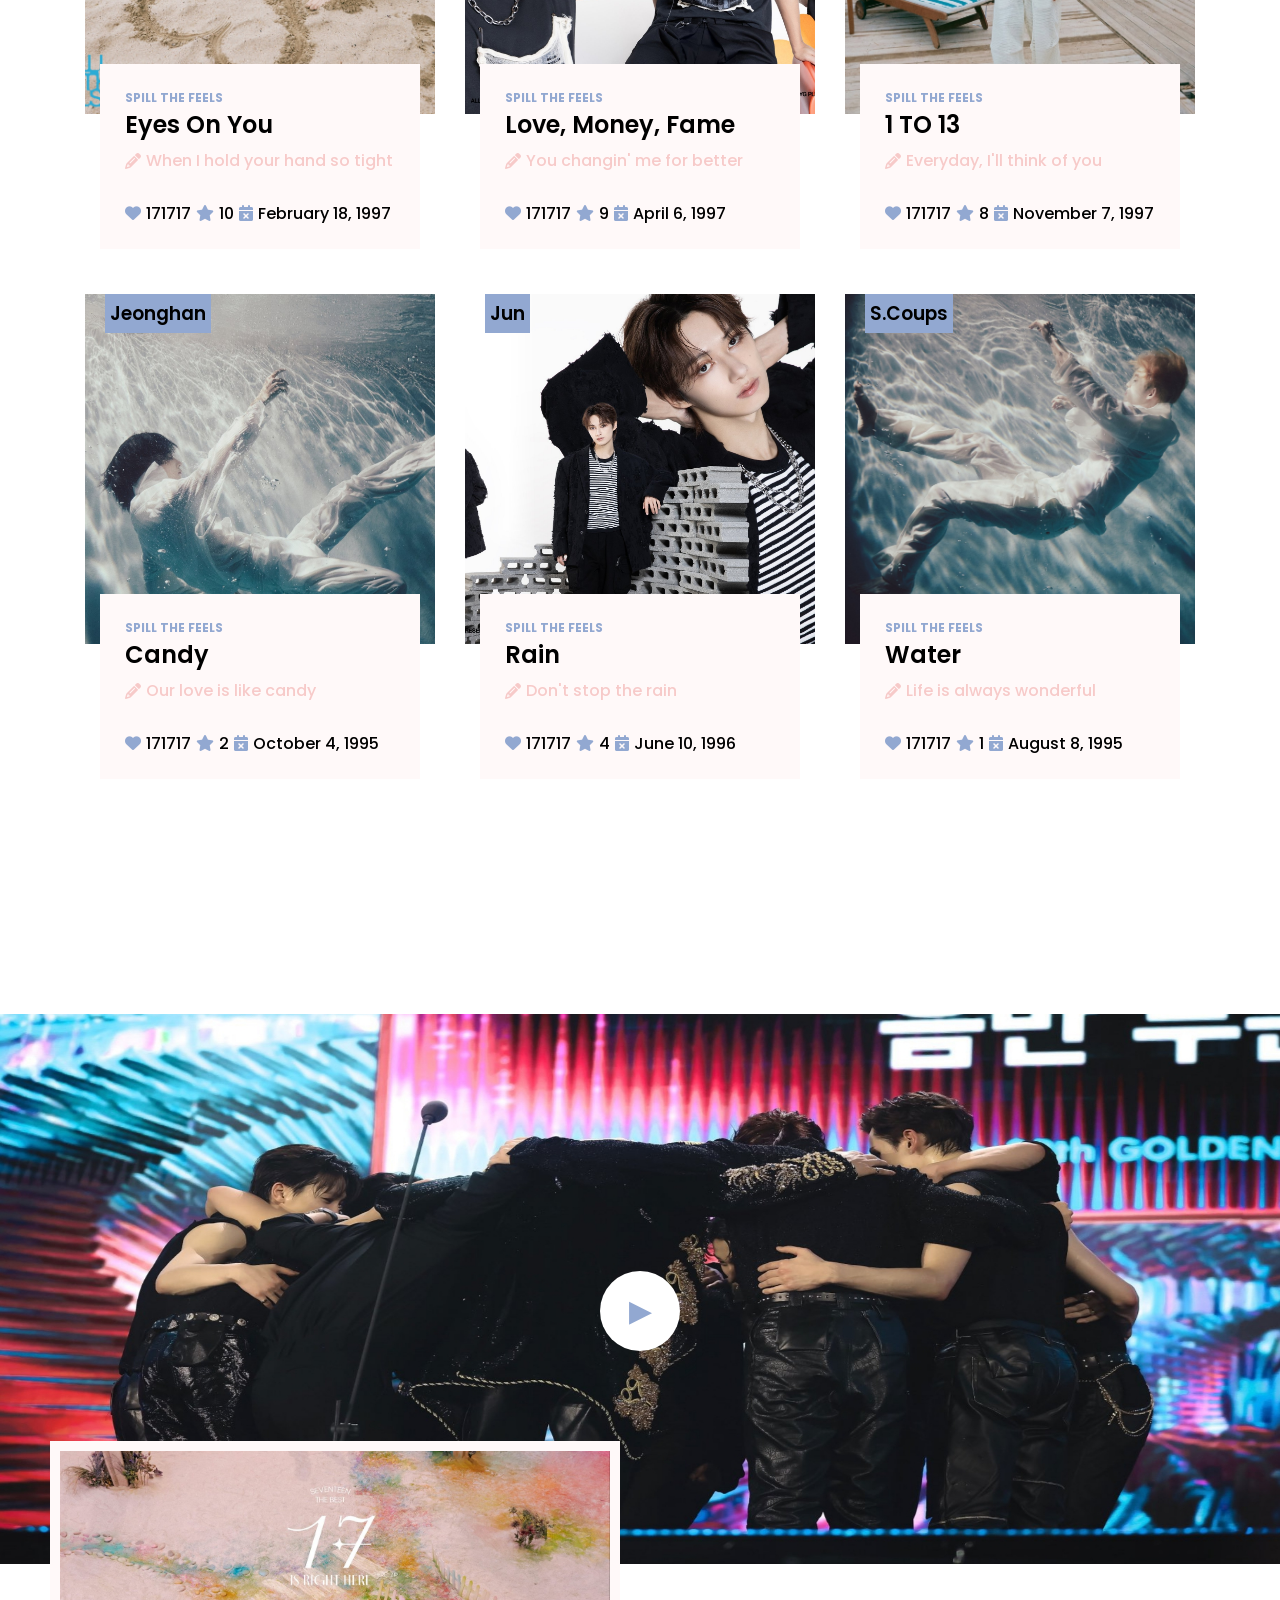
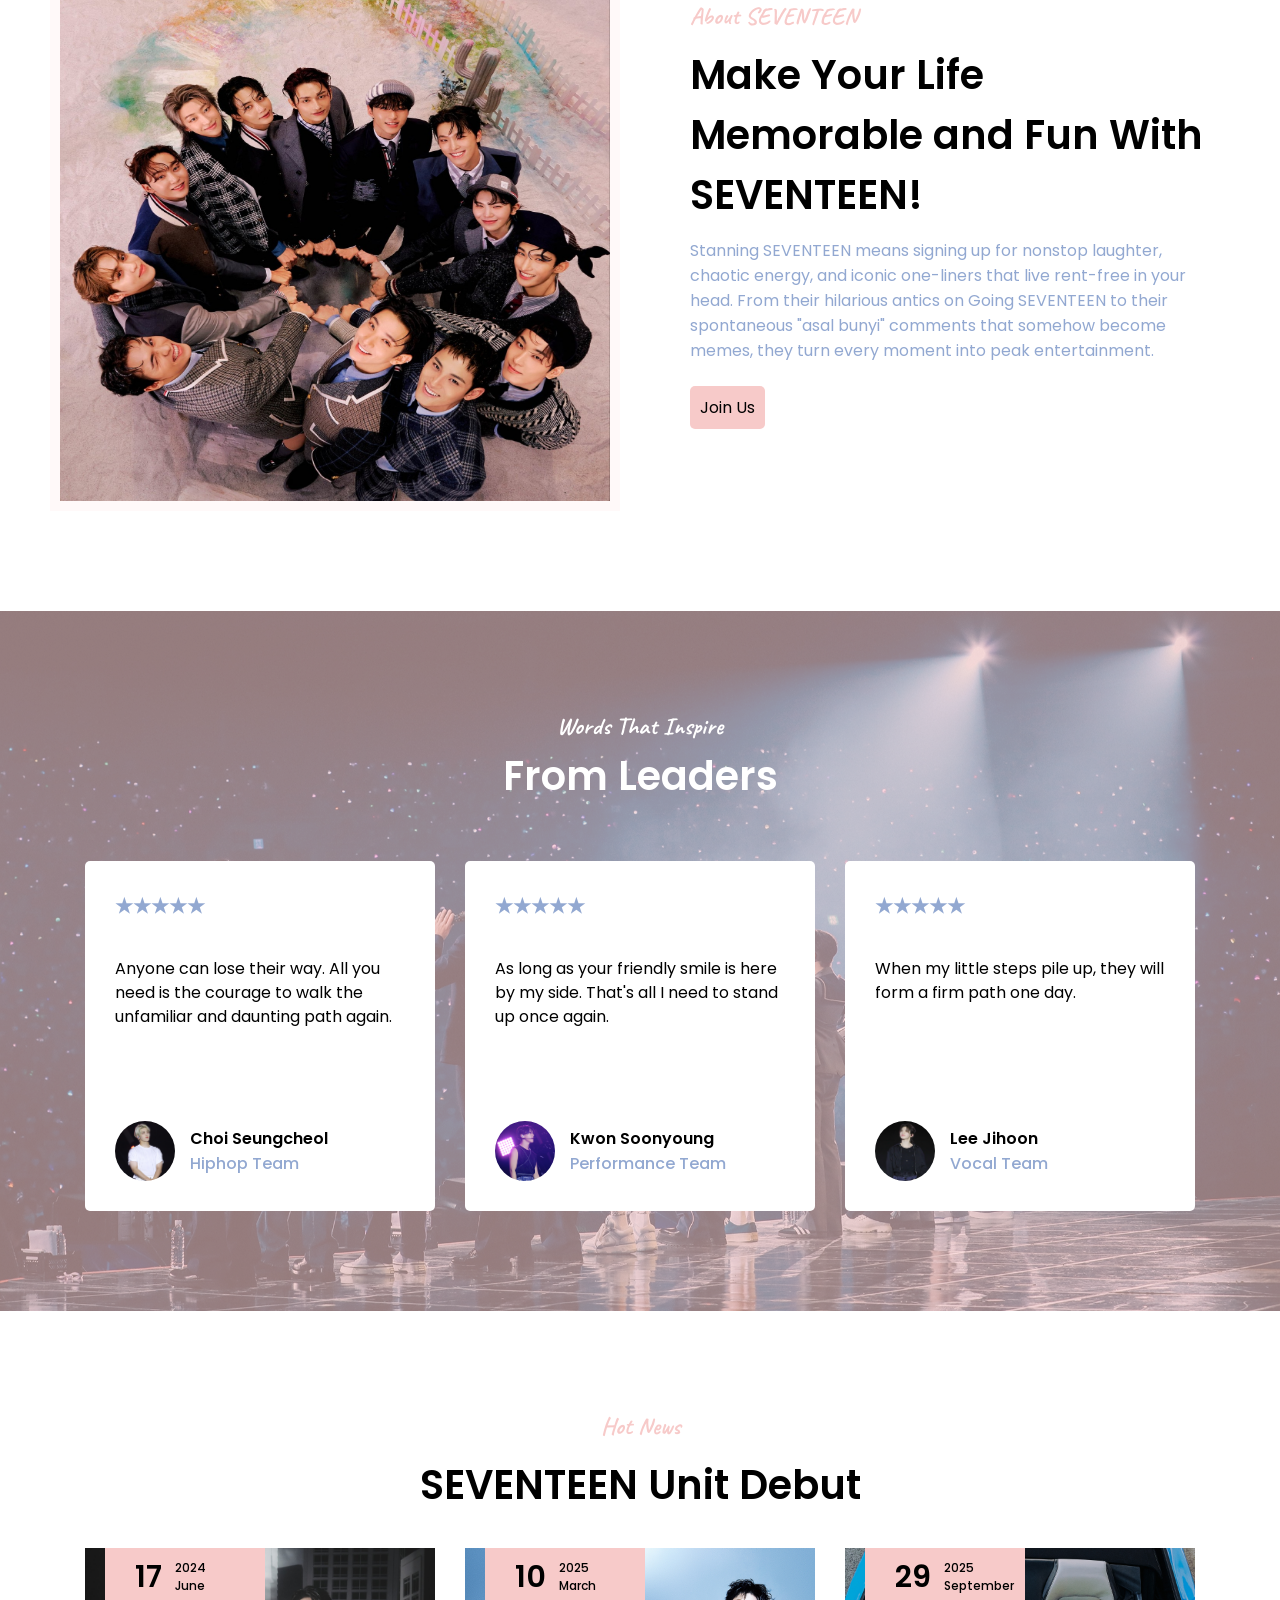
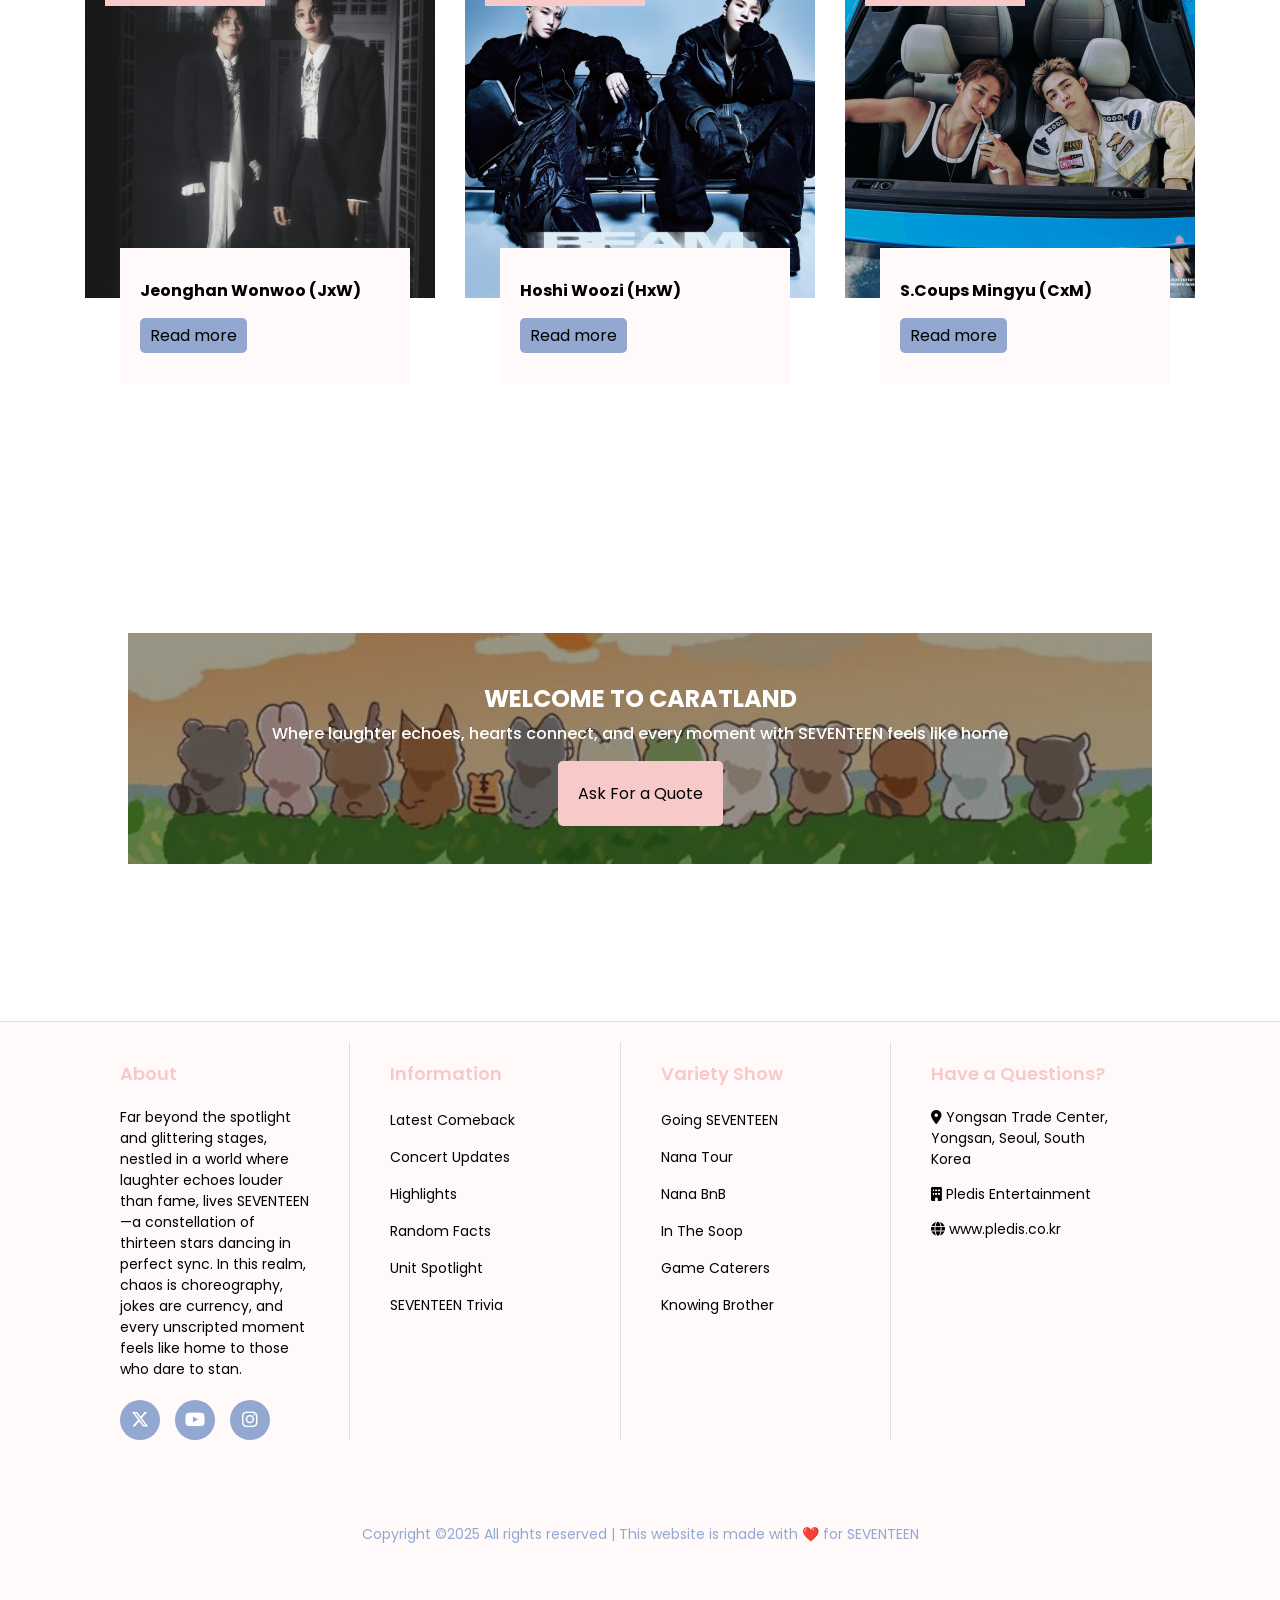
==== commit ab3aabb1: "edit date" ====
--- a/index.html
+++ b/index.html
@@ -254,7 +254,7 @@
                             <i class="fa-solid fa-star"></i>
                             <h4>10</h4>
                             <i class="fa-solid fa-calendar-xmark"></i>
-                            <h4>October 14, 2024</h4>
+                            <h4>February 18, 1997</h4>
                         </div> <!-- menutup div class sejajar2 -->
                     </div> <!-- menutup div class bawah -->
                 </div> <!-- menutup div class kotak4 -->
@@ -281,7 +281,7 @@
                             <i class="fa-solid fa-star"></i>
                             <h4>9</h4>
                             <i class="fa-solid fa-calendar-xmark"></i>
-                            <h4>October 14, 2024</h4>
+                            <h4>April 6, 1997</h4>
                         </div> <!-- menutup div class sejajar2 -->
                     </div> <!-- menutup div class bawah -->
                 </div> <!-- menutup div class kotak4 -->
@@ -308,7 +308,7 @@
                             <i class="fa-solid fa-star"></i>
                             <h4>8</h4>
                             <i class="fa-solid fa-calendar-xmark"></i>
-                            <h4>October 14, 2024</h4>
+                            <h4>November 7, 1997</h4>
                         </div> <!-- menutup div class sejajar2 -->
                     </div> <!-- menutup div class bawah -->
                 </div> <!-- menutup div class kotak4 -->
@@ -335,7 +335,7 @@
                             <i class="fa-solid fa-star"></i>
                             <h4>2</h4>
                             <i class="fa-solid fa-calendar-xmark"></i>
-                            <h4>October 14, 2024</h4>
+                            <h4>October 4, 1995</h4>
                         </div> <!-- menutup div class sejajar2 -->
                     </div> <!-- menutup div class bawah -->
                 </div> <!-- menutup div class kotak4 -->
@@ -362,7 +362,7 @@
                             <i class="fa-solid fa-star"></i>
                             <h4>4</h4>
                             <i class="fa-solid fa-calendar-xmark"></i>
-                            <h4>October 14, 2024</h4>
+                            <h4>June 10, 1996</h4>
                         </div> <!-- menutup div class sejajar2 -->
                     </div> <!-- menutup div class bawah -->
                 </div> <!-- menutup div class kotak4 -->
@@ -389,7 +389,7 @@
                             <i class="fa-solid fa-star"></i>
                             <h4>1</h4>
                             <i class="fa-solid fa-calendar-xmark"></i>
-                            <h4>October 14, 2024</h4>
+                            <h4>August 8, 1995</h4>
                         </div> <!-- menutup div class sejajar2 -->
                     </div> <!-- menutup div class bawah -->
                 </div> <!-- menutup div class kotak4 -->
